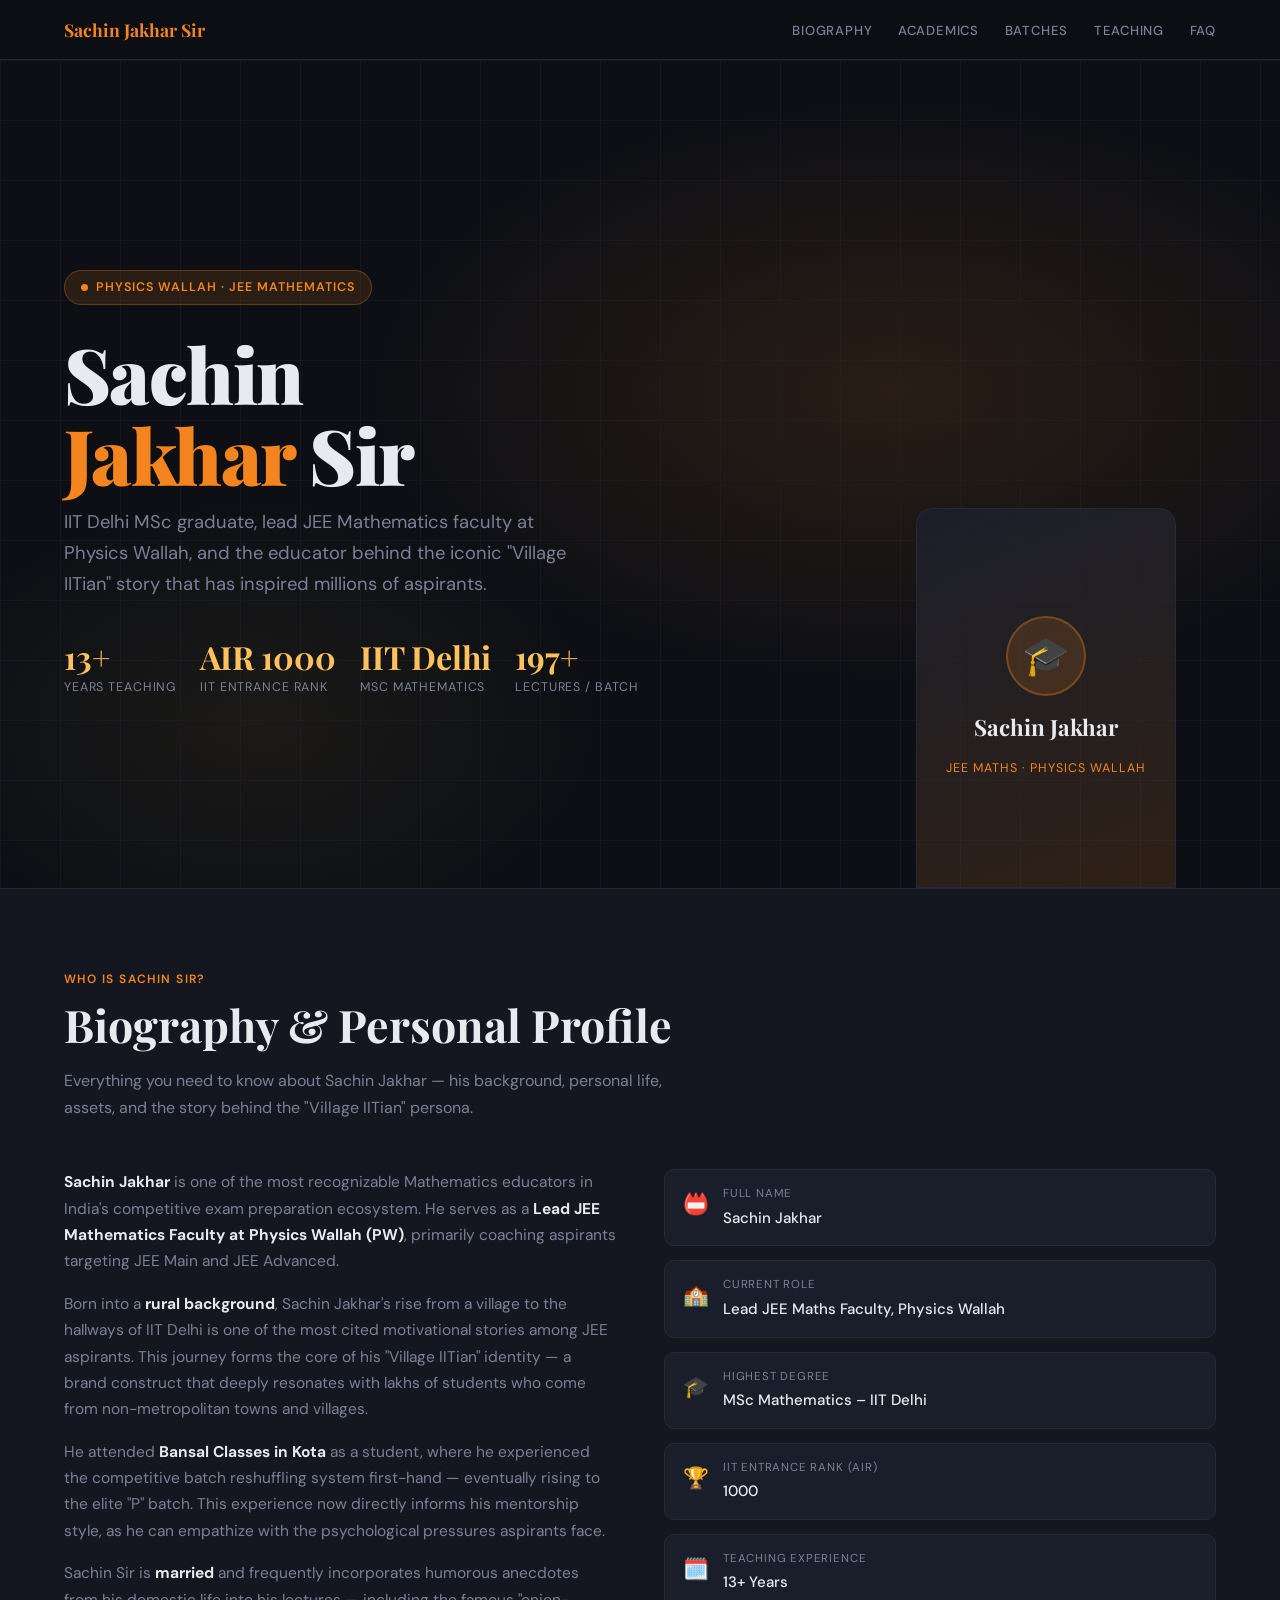
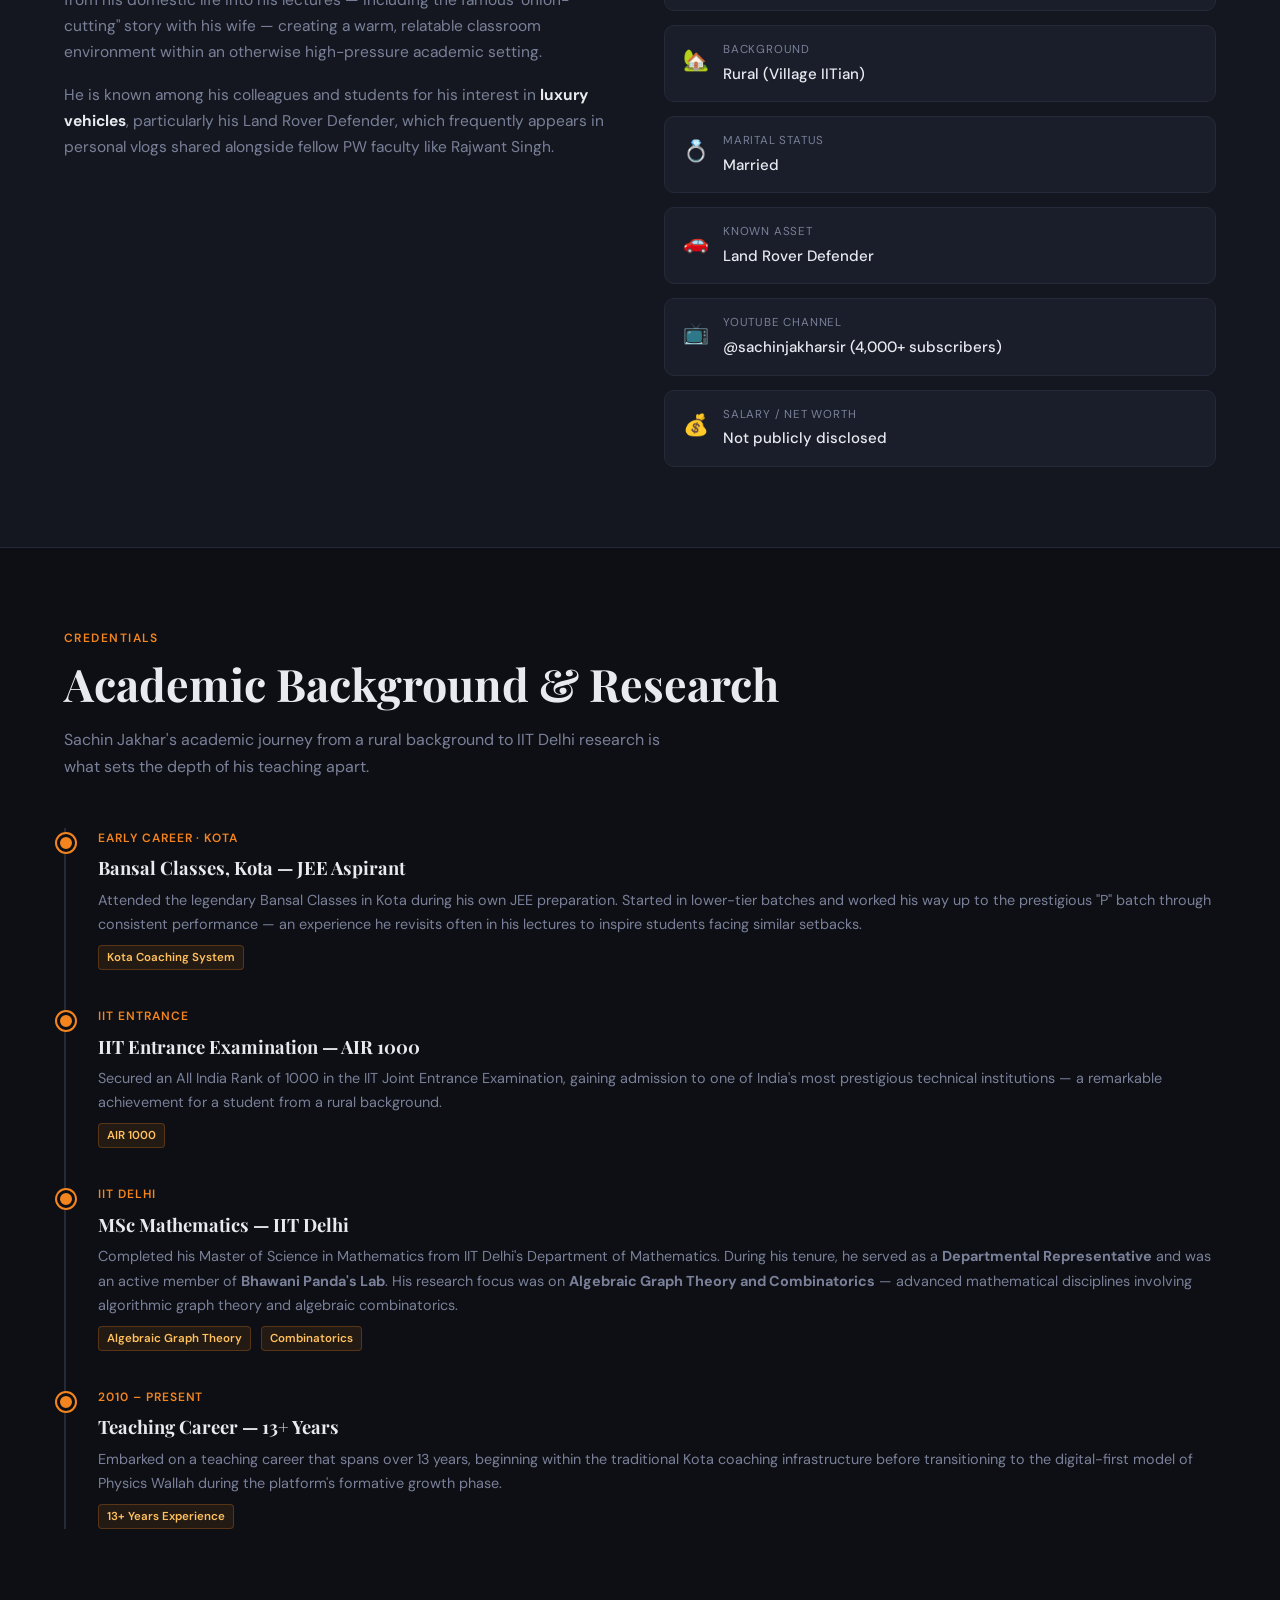
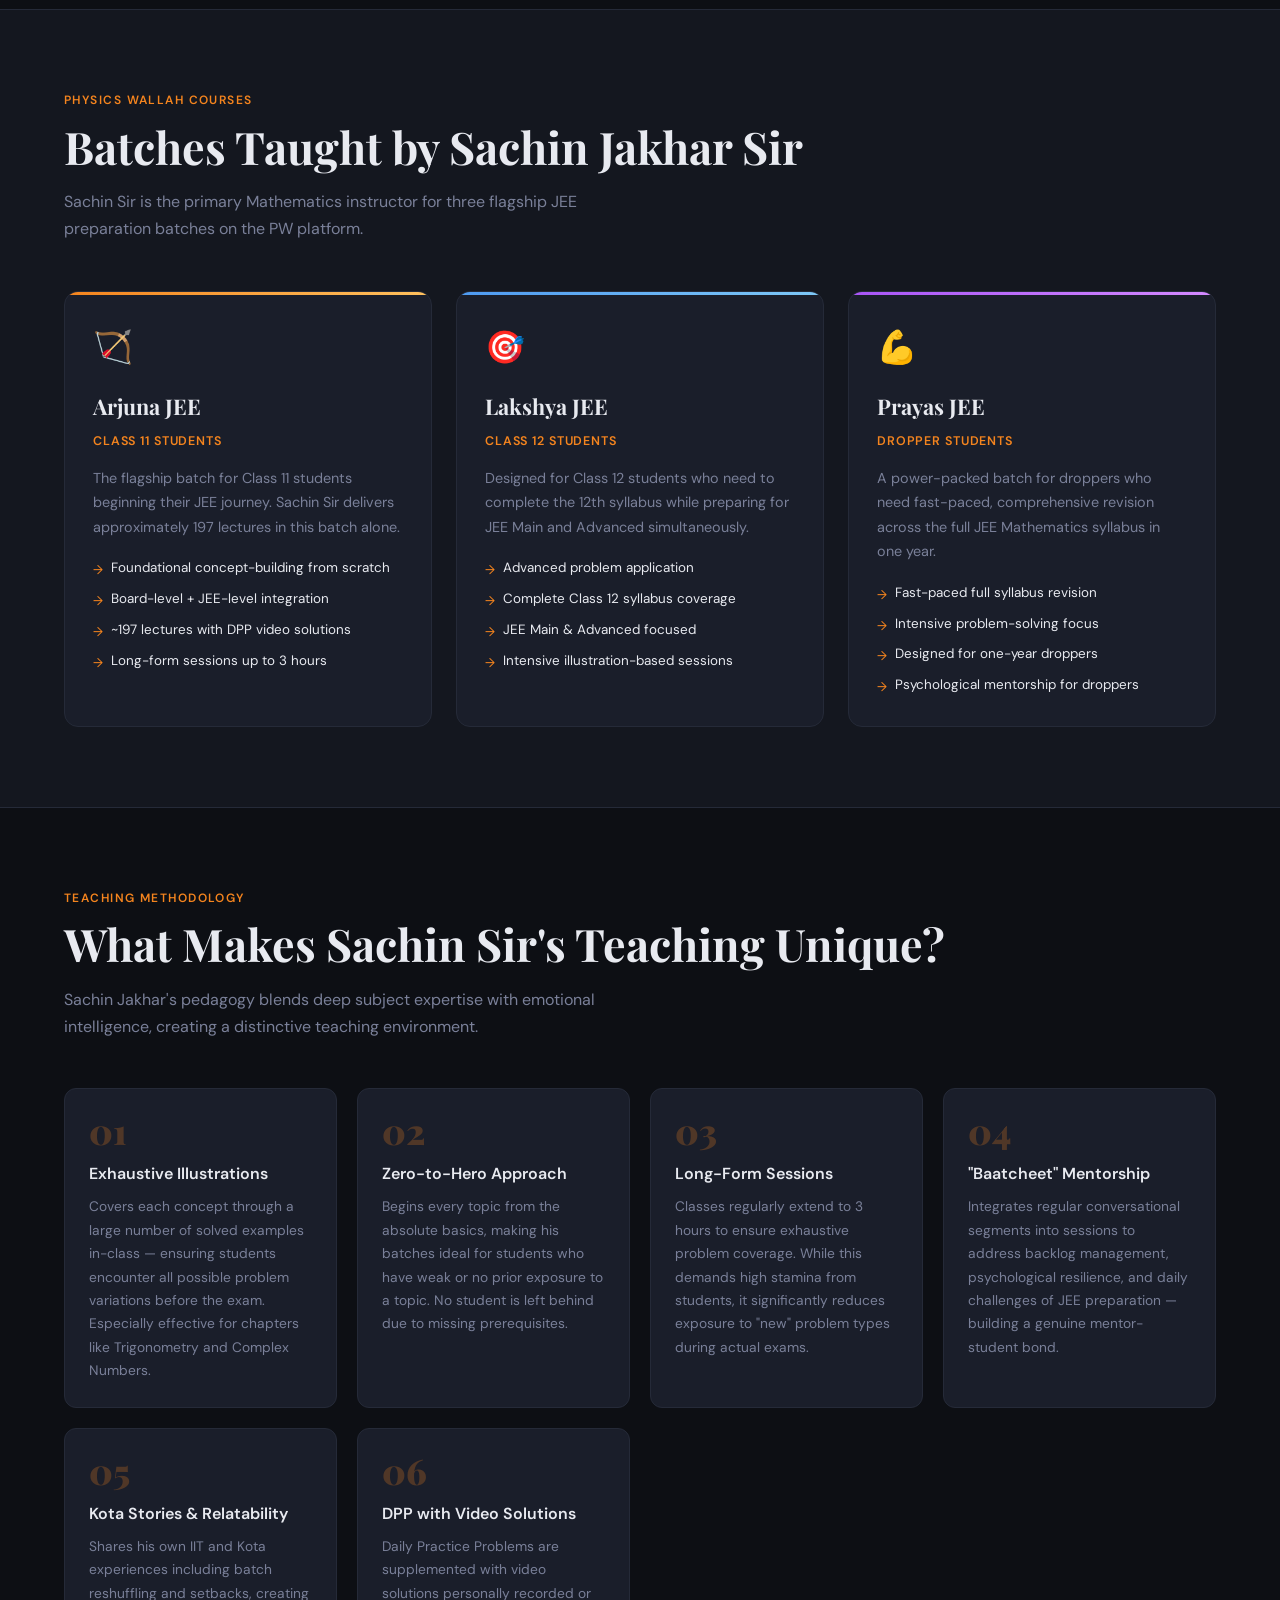
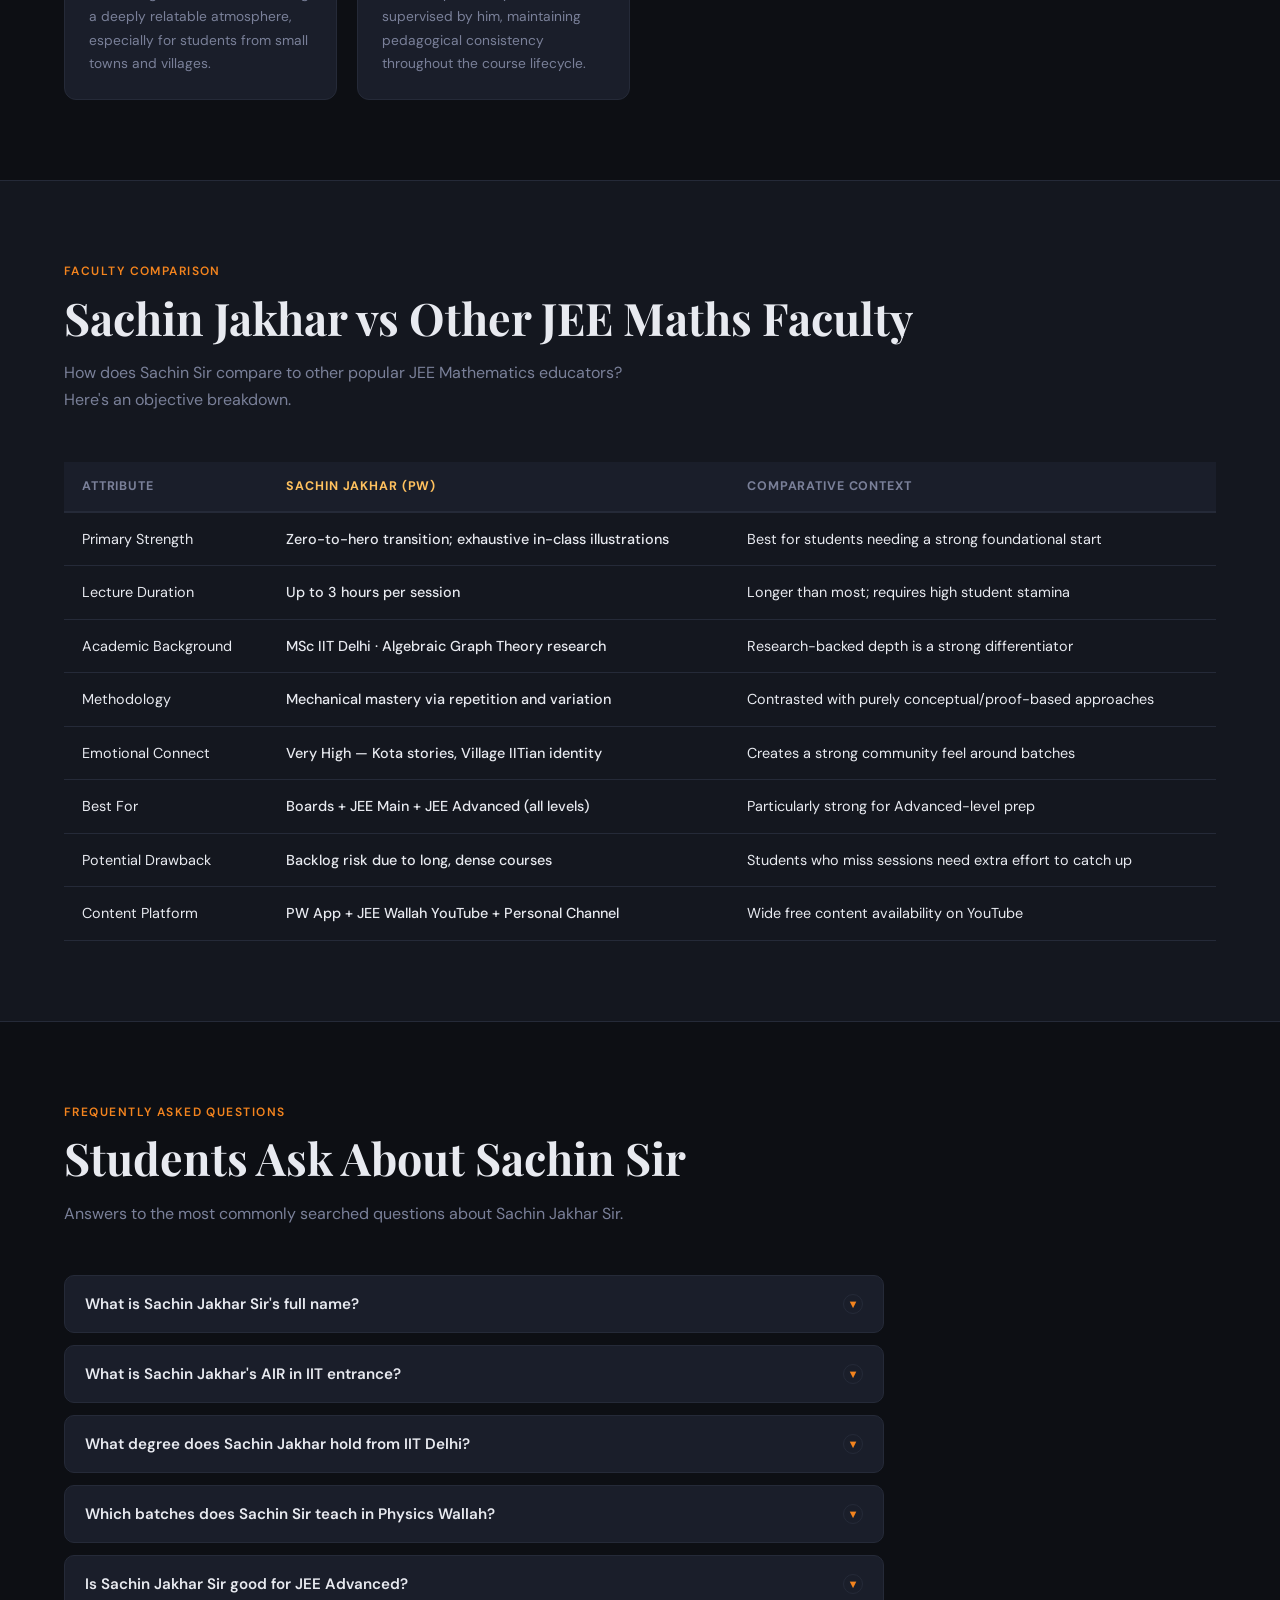
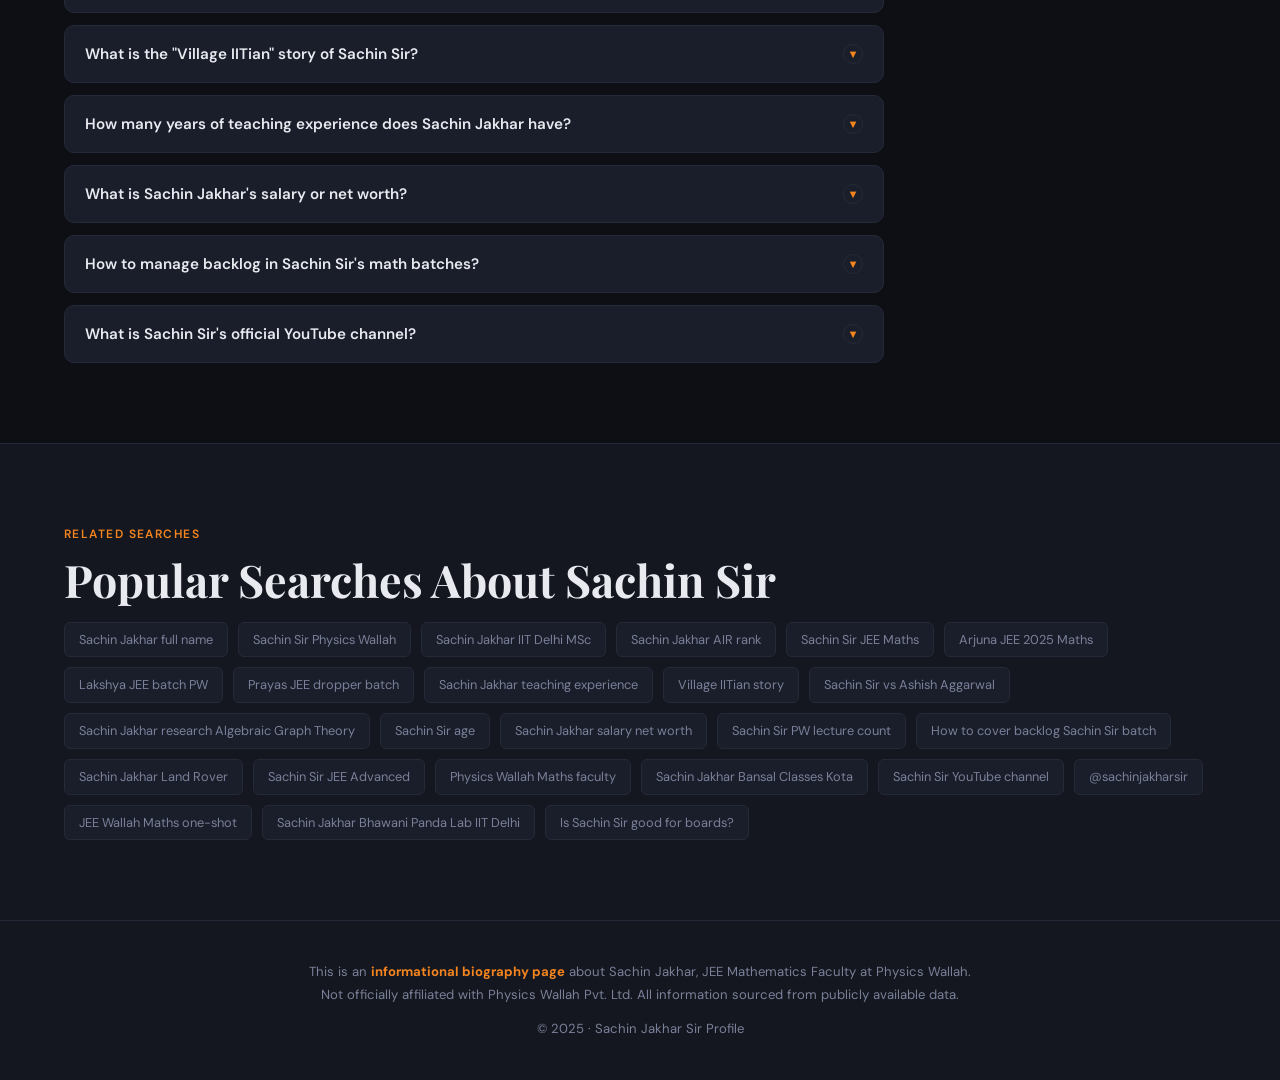
==== index.html @ 706bd85f "2" ====
<!DOCTYPE html>
<html lang="en">
<head>
  <meta charset="UTF-8" />
  <meta name="viewport" content="width=device-width, initial-scale=1.0" />

  <!-- ✅ SEO Meta Tags -->
  <title>Sachin Jakhar Sir – Physics Wallah JEE Maths Faculty | Full Profile, IIT Delhi, Batches & More</title>
  <meta name="description" content="Complete profile of Sachin Jakhar Sir, Lead JEE Mathematics Faculty at Physics Wallah (PW). Learn about his IIT Delhi MSc, AIR 1000, Arjuna/Lakshya/Prayas batches, teaching style, and 13+ years experience." />
  <meta name="keywords" content="Sachin Jakhar, Sachin Sir Physics Wallah, Sachin Jakhar PW, Sachin Sir JEE Maths, Sachin Jakhar IIT Delhi, PW Maths faculty, Arjuna JEE batch, Lakshya JEE, Prayas batch, Village IITian, Sachin Jakhar full name, Sachin Sir age, Sachin Jakhar teaching experience, Sachin Sir vs Ashish Aggarwal, JEE Mathematics PW" />
  <meta name="robots" content="index, follow" />
  <link rel="canonical" href="https://yourwebsite.com/sachin-jakhar-physics-wallah" />

  <!-- Open Graph -->
  <meta property="og:title" content="Sachin Jakhar Sir – Physics Wallah JEE Maths Faculty Profile" />
  <meta property="og:description" content="Complete biography of Sachin Jakhar, IIT Delhi MSc graduate and Lead JEE Mathematics teacher at Physics Wallah. AIR 1000, 13+ years experience, Arjuna/Lakshya/Prayas batches." />
  <meta property="og:type" content="profile" />
  <meta property="og:url" content="https://yourwebsite.com/sachin-jakhar-physics-wallah" />

  <!-- Structured Data: Person Schema -->
  <script type="application/ld+json">
  {
    "@context": "https://schema.org",
    "@type": "Person",
    "name": "Sachin Jakhar",
    "jobTitle": "Lead JEE Mathematics Faculty",
    "worksFor": {
      "@type": "Organization",
      "name": "Physics Wallah (PW)"
    },
    "alumniOf": [
      {
        "@type": "EducationalOrganization",
        "name": "IIT Delhi",
        "description": "MSc Mathematics – Algebraic Graph Theory & Combinatorics"
      },
      {
        "@type": "EducationalOrganization",
        "name": "Bansal Classes, Kota"
      }
    ],
    "description": "Sachin Jakhar is a lead JEE Mathematics educator at Physics Wallah with 13+ years of teaching experience. He holds an MSc from IIT Delhi and achieved AIR 1000 in IIT entrance.",
    "sameAs": ["https://www.youtube.com/@sachinjakharsir"]
  }
  </script>

  <!-- FAQ Structured Data -->
  <script type="application/ld+json">
  {
    "@context": "https://schema.org",
    "@type": "FAQPage",
    "mainEntity": [
      {
        "@type": "Question",
        "name": "What is Sachin Jakhar Sir's full name?",
        "acceptedAnswer": { "@type": "Answer", "text": "His full name is Sachin Jakhar. He is widely known as 'Sachin Sir' on the Physics Wallah platform." }
      },
      {
        "@type": "Question",
        "name": "What is Sachin Jakhar's IIT rank (AIR)?",
        "acceptedAnswer": { "@type": "Answer", "text": "Sachin Jakhar achieved an All India Rank (AIR) of 1000 in the IIT entrance examination." }
      },
      {
        "@type": "Question",
        "name": "What degree does Sachin Jakhar hold from IIT Delhi?",
        "acceptedAnswer": { "@type": "Answer", "text": "He completed an MSc in Mathematics from IIT Delhi, where his research focused on Algebraic Graph Theory and Combinatorics under Bhawani Panda's Lab." }
      },
      {
        "@type": "Question",
        "name": "Which batches does Sachin Jakhar teach in Physics Wallah?",
        "acceptedAnswer": { "@type": "Answer", "text": "Sachin Jakhar teaches in the Arjuna JEE (Class 11), Lakshya JEE (Class 12), and Prayas JEE (Dropper) batches on the Physics Wallah platform." }
      },
      {
        "@type": "Question",
        "name": "How many years of teaching experience does Sachin Jakhar have?",
        "acceptedAnswer": { "@type": "Answer", "text": "Sachin Jakhar has over 13 years of experience in JEE Mathematics coaching." }
      },
      {
        "@type": "Question",
        "name": "Is Sachin Sir good for JEE Advanced level mathematics?",
        "acceptedAnswer": { "@type": "Answer", "text": "Yes. Sachin Jakhar's deep background in IIT-level research and his exhaustive illustration-based teaching makes him highly suitable for JEE Advanced preparation." }
      },
      {
        "@type": "Question",
        "name": "What is the Village IITian story of Sachin Jakhar?",
        "acceptedAnswer": { "@type": "Answer", "text": "Sachin Jakhar comes from a rural background and cracked IIT to complete his MSc from IIT Delhi, earning him the 'Village IITian' identity that resonates with aspirants from non-metro areas." }
      }
    ]
  }
  </script>

  <link rel="preconnect" href="https://fonts.googleapis.com" />
  <link href="https://fonts.googleapis.com/css2?family=Playfair+Display:wght@400;700;900&family=DM+Sans:wght@300;400;500;600&display=swap" rel="stylesheet" />

  <style>
    :root {
      --bg:        #0d0f14;
      --surface:   #14171f;
      --card:      #1a1e2a;
      --border:    #252a38;
      --accent:    #f4841e;
      --accent2:   #ffc15e;
      --text:      #e8eaf0;
      --muted:     #7a8099;
      --gold:      #d4a843;
      --serif:     'Playfair Display', Georgia, serif;
      --sans:      'DM Sans', sans-serif;
    }

    *, *::before, *::after { box-sizing: border-box; margin: 0; padding: 0; }

    html { scroll-behavior: smooth; }

    body {
      background: var(--bg);
      color: var(--text);
      font-family: var(--sans);
      font-size: 16px;
      line-height: 1.7;
      overflow-x: hidden;
    }

    /* ── NAV ── */
    nav {
      position: sticky; top: 0; z-index: 100;
      background: rgba(13,15,20,0.92);
      backdrop-filter: blur(12px);
      border-bottom: 1px solid var(--border);
      padding: 0 5%;
      display: flex; align-items: center; justify-content: space-between;
      height: 60px;
    }
    .nav-brand {
      font-family: var(--serif);
      font-size: 1.1rem;
      color: var(--accent);
      text-decoration: none;
      font-weight: 700;
    }
    .nav-links { display: flex; gap: 1.6rem; list-style: none; }
    .nav-links a {
      color: var(--muted); font-size: 0.82rem; text-decoration: none;
      letter-spacing: 0.06em; text-transform: uppercase; font-weight: 500;
      transition: color .2s;
    }
    .nav-links a:hover { color: var(--accent); }

    /* ── HERO ── */
    .hero {
      position: relative;
      min-height: 92vh;
      display: flex; align-items: center;
      padding: 80px 5% 60px;
      overflow: hidden;
    }
    .hero-bg {
      position: absolute; inset: 0; z-index: 0;
      background:
        radial-gradient(ellipse 70% 60% at 70% 40%, rgba(244,132,30,0.12) 0%, transparent 60%),
        radial-gradient(ellipse 50% 50% at 20% 80%, rgba(212,168,67,0.07) 0%, transparent 55%),
        var(--bg);
    }
    .hero-grid {
      position: absolute; inset: 0; z-index: 0;
      background-image: linear-gradient(var(--border) 1px, transparent 1px),
                        linear-gradient(90deg, var(--border) 1px, transparent 1px);
      background-size: 60px 60px;
      opacity: 0.3;
    }
    .hero-content {
      position: relative; z-index: 1;
      max-width: 700px;
    }
    .hero-badge {
      display: inline-flex; align-items: center; gap: 8px;
      background: rgba(244,132,30,0.12);
      border: 1px solid rgba(244,132,30,0.3);
      border-radius: 50px;
      padding: 6px 16px;
      font-size: 0.78rem;
      color: var(--accent);
      letter-spacing: 0.08em;
      text-transform: uppercase;
      font-weight: 600;
      margin-bottom: 28px;
    }
    .hero-badge::before {
      content: '';
      width: 7px; height: 7px;
      background: var(--accent);
      border-radius: 50%;
      animation: pulse 1.8s infinite;
    }
    @keyframes pulse {
      0%,100% { opacity:1; transform:scale(1); }
      50% { opacity:0.4; transform:scale(1.4); }
    }
    .hero h1 {
      font-family: var(--serif);
      font-size: clamp(2.8rem, 6vw, 5rem);
      font-weight: 900;
      line-height: 1.05;
      letter-spacing: -0.02em;
      margin-bottom: 12px;
    }
    .hero h1 em {
      font-style: normal;
      color: var(--accent);
    }
    .hero-subtitle {
      font-size: 1.15rem;
      color: var(--muted);
      margin-bottom: 32px;
      max-width: 520px;
    }
    .hero-stats {
      display: flex; flex-wrap: wrap; gap: 24px;
      margin-top: 40px;
    }
    .hstat {
      display: flex; flex-direction: column;
    }
    .hstat-val {
      font-family: var(--serif);
      font-size: 2rem;
      font-weight: 700;
      color: var(--accent2);
      line-height: 1;
    }
    .hstat-label {
      font-size: 0.78rem;
      color: var(--muted);
      text-transform: uppercase;
      letter-spacing: 0.07em;
      margin-top: 4px;
    }
    .hero-avatar {
      position: absolute; right: 5%; bottom: 0; z-index: 1;
      width: 340px; height: 420px;
      display: flex; align-items: flex-end; justify-content: center;
    }
    .avatar-placeholder {
      width: 260px; height: 380px;
      background: linear-gradient(160deg, var(--card) 0%, rgba(244,132,30,0.15) 100%);
      border: 1px solid var(--border);
      border-radius: 16px 16px 0 0;
      display: flex; flex-direction: column;
      align-items: center; justify-content: center;
      gap: 12px;
    }
    .avatar-icon {
      width: 80px; height: 80px;
      border-radius: 50%;
      background: rgba(244,132,30,0.15);
      border: 2px solid rgba(244,132,30,0.3);
      display: flex; align-items: center; justify-content: center;
      font-size: 2.4rem;
    }
    .avatar-name {
      font-family: var(--serif);
      font-size: 1.4rem;
      font-weight: 700;
      color: var(--text);
      text-align: center;
    }
    .avatar-role {
      font-size: 0.78rem;
      color: var(--accent);
      text-transform: uppercase;
      letter-spacing: 0.08em;
      text-align: center;
    }

    /* ── SECTION BASE ── */
    section { padding: 80px 5%; }
    .section-label {
      font-size: 0.75rem;
      letter-spacing: 0.12em;
      text-transform: uppercase;
      color: var(--accent);
      font-weight: 600;
      margin-bottom: 10px;
    }
    .section-title {
      font-family: var(--serif);
      font-size: clamp(1.8rem, 3.5vw, 2.8rem);
      font-weight: 700;
      line-height: 1.15;
      margin-bottom: 16px;
    }
    .section-desc {
      color: var(--muted);
      max-width: 600px;
      margin-bottom: 48px;
    }
    .divider {
      border: none;
      border-top: 1px solid var(--border);
    }

    /* ── BIO ── */
    #bio { background: var(--surface); }
    .bio-grid {
      display: grid;
      grid-template-columns: 1fr 1fr;
      gap: 48px;
      align-items: start;
    }
    .bio-text p { color: var(--muted); margin-bottom: 16px; font-size: 0.97rem; }
    .bio-text p strong { color: var(--text); }
    .bio-facts {
      display: flex; flex-direction: column; gap: 14px;
    }
    .bio-fact {
      display: flex; gap: 14px; align-items: flex-start;
      background: var(--card);
      border: 1px solid var(--border);
      border-radius: 10px;
      padding: 14px 18px;
      transition: border-color .2s;
    }
    .bio-fact:hover { border-color: rgba(244,132,30,0.35); }
    .bio-fact-icon {
      font-size: 1.3rem;
      flex-shrink: 0;
      margin-top: 2px;
    }
    .bio-fact-label {
      font-size: 0.72rem;
      text-transform: uppercase;
      letter-spacing: 0.07em;
      color: var(--muted);
      margin-bottom: 2px;
    }
    .bio-fact-val {
      font-size: 0.94rem;
      color: var(--text);
      font-weight: 500;
    }

    /* ── ACADEMICS ── */
    #academics {}
    .timeline {
      position: relative;
      padding-left: 32px;
      border-left: 2px solid var(--border);
      display: flex; flex-direction: column; gap: 36px;
    }
    .tl-item { position: relative; }
    .tl-dot {
      position: absolute;
      left: -41px; top: 6px;
      width: 18px; height: 18px;
      border-radius: 50%;
      background: var(--accent);
      border: 3px solid var(--bg);
      box-shadow: 0 0 0 2px var(--accent);
    }
    .tl-year {
      font-size: 0.75rem;
      color: var(--accent);
      letter-spacing: 0.08em;
      text-transform: uppercase;
      font-weight: 600;
      margin-bottom: 4px;
    }
    .tl-title {
      font-family: var(--serif);
      font-size: 1.15rem;
      font-weight: 700;
      margin-bottom: 4px;
    }
    .tl-desc { color: var(--muted); font-size: 0.9rem; }
    .tl-tag {
      display: inline-block;
      background: rgba(244,132,30,0.1);
      border: 1px solid rgba(244,132,30,0.25);
      color: var(--accent2);
      font-size: 0.72rem;
      border-radius: 4px;
      padding: 2px 8px;
      margin-top: 8px;
      font-weight: 600;
    }

    /* ── BATCHES ── */
    #batches { background: var(--surface); }
    .batches-grid {
      display: grid;
      grid-template-columns: repeat(auto-fit, minmax(260px, 1fr));
      gap: 24px;
    }
    .batch-card {
      background: var(--card);
      border: 1px solid var(--border);
      border-radius: 14px;
      padding: 28px;
      transition: transform .25s, border-color .25s, box-shadow .25s;
      position: relative;
      overflow: hidden;
    }
    .batch-card::before {
      content: '';
      position: absolute; top: 0; left: 0; right: 0;
      height: 3px;
    }
    .batch-card.arjuna::before { background: linear-gradient(90deg, #f4841e, #ffc15e); }
    .batch-card.lakshya::before { background: linear-gradient(90deg, #4e9af1, #7ec8f7); }
    .batch-card.prayas::before  { background: linear-gradient(90deg, #a855f7, #d48aff); }
    .batch-card:hover {
      transform: translateY(-4px);
      border-color: rgba(244,132,30,0.3);
      box-shadow: 0 12px 40px rgba(0,0,0,0.3);
    }
    .batch-emoji { font-size: 2rem; margin-bottom: 14px; }
    .batch-name {
      font-family: var(--serif);
      font-size: 1.35rem;
      font-weight: 700;
      margin-bottom: 6px;
    }
    .batch-target {
      font-size: 0.78rem;
      text-transform: uppercase;
      letter-spacing: 0.07em;
      color: var(--accent);
      font-weight: 600;
      margin-bottom: 14px;
    }
    .batch-desc { color: var(--muted); font-size: 0.9rem; margin-bottom: 18px; }
    .batch-highlights { list-style: none; display: flex; flex-direction: column; gap: 7px; }
    .batch-highlights li {
      font-size: 0.84rem;
      color: var(--text);
      display: flex; align-items: flex-start; gap: 8px;
    }
    .batch-highlights li::before {
      content: '→';
      color: var(--accent);
      flex-shrink: 0;
      font-size: 0.8rem;
      margin-top: 2px;
    }

    /* ── PEDAGOGY ── */
    #pedagogy {}
    .ped-grid {
      display: grid;
      grid-template-columns: repeat(auto-fit, minmax(220px, 1fr));
      gap: 20px;
    }
    .ped-card {
      background: var(--card);
      border: 1px solid var(--border);
      border-radius: 12px;
      padding: 24px;
      transition: border-color .2s;
    }
    .ped-card:hover { border-color: rgba(244,132,30,0.35); }
    .ped-number {
      font-family: var(--serif);
      font-size: 2.2rem;
      font-weight: 900;
      color: rgba(244,132,30,0.25);
      line-height: 1;
      margin-bottom: 12px;
    }
    .ped-title {
      font-weight: 600;
      font-size: 1rem;
      margin-bottom: 8px;
      color: var(--text);
    }
    .ped-desc { color: var(--muted); font-size: 0.86rem; }

    /* ── COMPARISON ── */
    #comparison { background: var(--surface); }
    .compare-table {
      width: 100%;
      border-collapse: collapse;
      font-size: 0.9rem;
    }
    .compare-table th {
      text-align: left;
      padding: 14px 18px;
      background: var(--card);
      color: var(--muted);
      font-size: 0.78rem;
      letter-spacing: 0.07em;
      text-transform: uppercase;
      border-bottom: 2px solid var(--border);
    }
    .compare-table th:nth-child(2) { color: var(--accent2); }
    .compare-table td {
      padding: 14px 18px;
      border-bottom: 1px solid var(--border);
      color: var(--text);
      vertical-align: top;
    }
    .compare-table tr:hover td { background: rgba(255,255,255,0.02); }
    .highlight-cell { color: var(--accent2); font-weight: 500; }

    /* ── FAQ ── */
    #faq {}
    .faq-list { max-width: 820px; display: flex; flex-direction: column; gap: 12px; }
    .faq-item {
      background: var(--card);
      border: 1px solid var(--border);
      border-radius: 10px;
      overflow: hidden;
      transition: border-color .2s;
    }
    .faq-item:hover { border-color: rgba(244,132,30,0.3); }
    .faq-q {
      width: 100%;
      background: none;
      border: none;
      color: var(--text);
      text-align: left;
      padding: 18px 20px;
      font-family: var(--sans);
      font-size: 0.95rem;
      font-weight: 600;
      cursor: pointer;
      display: flex; justify-content: space-between; align-items: center;
      gap: 12px;
    }
    .faq-q:hover { color: var(--accent2); }
    .faq-chevron {
      flex-shrink: 0;
      width: 20px; height: 20px;
      border-radius: 50%;
      border: 1px solid var(--border);
      display: flex; align-items: center; justify-content: center;
      font-size: 0.7rem;
      transition: transform .25s;
      color: var(--accent);
    }
    .faq-item.open .faq-chevron { transform: rotate(180deg); }
    .faq-a {
      max-height: 0;
      overflow: hidden;
      transition: max-height .3s ease;
    }
    .faq-item.open .faq-a { max-height: 300px; }
    .faq-a-inner {
      padding: 0 20px 18px;
      color: var(--muted);
      font-size: 0.9rem;
      line-height: 1.8;
      border-top: 1px solid var(--border);
      padding-top: 16px;
    }

    /* ── SEARCH TAGS (SEO section) ── */
    #searches { background: var(--surface); }
    .tag-cloud {
      display: flex; flex-wrap: wrap; gap: 10px;
    }
    .s-tag {
      background: var(--card);
      border: 1px solid var(--border);
      border-radius: 6px;
      padding: 6px 14px;
      font-size: 0.8rem;
      color: var(--muted);
      transition: all .2s;
      cursor: default;
    }
    .s-tag:hover {
      border-color: rgba(244,132,30,0.4);
      color: var(--text);
      background: rgba(244,132,30,0.06);
    }

    /* ── FOOTER ── */
    footer {
      background: var(--surface);
      border-top: 1px solid var(--border);
      padding: 40px 5%;
      text-align: center;
      color: var(--muted);
      font-size: 0.82rem;
    }
    footer strong { color: var(--accent); }

    /* ── SCROLL REVEAL ── */
    .reveal { opacity: 0; transform: translateY(24px); transition: opacity .55s ease, transform .55s ease; }
    .reveal.visible { opacity: 1; transform: none; }

    /* ── RESPONSIVE ── */
    @media (max-width: 768px) {
      .hero-avatar { display: none; }
      .bio-grid { grid-template-columns: 1fr; }
      .compare-table { font-size: 0.8rem; }
      .compare-table th, .compare-table td { padding: 10px 12px; }
      nav .nav-links { display: none; }
    }
  </style>
</head>
<body>

<!-- NAV -->
<nav>
  <a class="nav-brand" href="#">Sachin Jakhar Sir</a>
  <ul class="nav-links">
    <li><a href="#bio">Biography</a></li>
    <li><a href="#academics">Academics</a></li>
    <li><a href="#batches">Batches</a></li>
    <li><a href="#pedagogy">Teaching</a></li>
    <li><a href="#faq">FAQ</a></li>
  </ul>
</nav>

<!-- HERO -->
<header class="hero">
  <div class="hero-bg"></div>
  <div class="hero-grid"></div>

  <div class="hero-content reveal">
    <div class="hero-badge">Physics Wallah · JEE Mathematics</div>
    <h1>Sachin<br /><em>Jakhar</em> Sir</h1>
    <p class="hero-subtitle">
      IIT Delhi MSc graduate, lead JEE Mathematics faculty at Physics Wallah, and the educator behind the iconic "Village IITian" story that has inspired millions of aspirants.
    </p>
    <div class="hero-stats">
      <div class="hstat"><span class="hstat-val">13+</span><span class="hstat-label">Years Teaching</span></div>
      <div class="hstat"><span class="hstat-val">AIR 1000</span><span class="hstat-label">IIT Entrance Rank</span></div>
      <div class="hstat"><span class="hstat-val">IIT Delhi</span><span class="hstat-label">MSc Mathematics</span></div>
      <div class="hstat"><span class="hstat-val">197+</span><span class="hstat-label">Lectures / Batch</span></div>
    </div>
  </div>

  <div class="hero-avatar">
    <div class="avatar-placeholder">
      <div class="avatar-icon">🎓</div>
      <div class="avatar-name">Sachin Jakhar</div>
      <div class="avatar-role">JEE Maths · Physics Wallah</div>
    </div>
  </div>
</header>

<hr class="divider" />

<!-- BIOGRAPHY -->
<section id="bio">
  <div class="reveal">
    <div class="section-label">Who is Sachin Sir?</div>
    <h2 class="section-title">Biography &amp; Personal Profile</h2>
    <p class="section-desc">Everything you need to know about Sachin Jakhar — his background, personal life, assets, and the story behind the "Village IITian" persona.</p>
  </div>

  <div class="bio-grid">
    <div class="bio-text reveal">
      <p>
        <strong>Sachin Jakhar</strong> is one of the most recognizable Mathematics educators in India's competitive exam preparation ecosystem. He serves as a <strong>Lead JEE Mathematics Faculty at Physics Wallah (PW)</strong>, primarily coaching aspirants targeting JEE Main and JEE Advanced.
      </p>
      <p>
        Born into a <strong>rural background</strong>, Sachin Jakhar's rise from a village to the hallways of IIT Delhi is one of the most cited motivational stories among JEE aspirants. This journey forms the core of his "Village IITian" identity — a brand construct that deeply resonates with lakhs of students who come from non-metropolitan towns and villages.
      </p>
      <p>
        He attended <strong>Bansal Classes in Kota</strong> as a student, where he experienced the competitive batch reshuffling system first-hand — eventually rising to the elite "P" batch. This experience now directly informs his mentorship style, as he can empathize with the psychological pressures aspirants face.
      </p>
      <p>
        Sachin Sir is <strong>married</strong> and frequently incorporates humorous anecdotes from his domestic life into his lectures — including the famous "onion-cutting" story with his wife — creating a warm, relatable classroom environment within an otherwise high-pressure academic setting.
      </p>
      <p>
        He is known among his colleagues and students for his interest in <strong>luxury vehicles</strong>, particularly his Land Rover Defender, which frequently appears in personal vlogs shared alongside fellow PW faculty like Rajwant Singh.
      </p>
    </div>

    <div class="bio-facts reveal">
      <div class="bio-fact"><div class="bio-fact-icon">📛</div><div><div class="bio-fact-label">Full Name</div><div class="bio-fact-val">Sachin Jakhar</div></div></div>
      <div class="bio-fact"><div class="bio-fact-icon">🏫</div><div><div class="bio-fact-label">Current Role</div><div class="bio-fact-val">Lead JEE Maths Faculty, Physics Wallah</div></div></div>
      <div class="bio-fact"><div class="bio-fact-icon">🎓</div><div><div class="bio-fact-label">Highest Degree</div><div class="bio-fact-val">MSc Mathematics – IIT Delhi</div></div></div>
      <div class="bio-fact"><div class="bio-fact-icon">🏆</div><div><div class="bio-fact-label">IIT Entrance Rank (AIR)</div><div class="bio-fact-val">1000</div></div></div>
      <div class="bio-fact"><div class="bio-fact-icon">🗓️</div><div><div class="bio-fact-label">Teaching Experience</div><div class="bio-fact-val">13+ Years</div></div></div>
      <div class="bio-fact"><div class="bio-fact-icon">🏡</div><div><div class="bio-fact-label">Background</div><div class="bio-fact-val">Rural (Village IITian)</div></div></div>
      <div class="bio-fact"><div class="bio-fact-icon">💍</div><div><div class="bio-fact-label">Marital Status</div><div class="bio-fact-val">Married</div></div></div>
      <div class="bio-fact"><div class="bio-fact-icon">🚗</div><div><div class="bio-fact-label">Known Asset</div><div class="bio-fact-val">Land Rover Defender</div></div></div>
      <div class="bio-fact"><div class="bio-fact-icon">📺</div><div><div class="bio-fact-label">YouTube Channel</div><div class="bio-fact-val">@sachinjakharsir (4,000+ subscribers)</div></div></div>
      <div class="bio-fact"><div class="bio-fact-icon">💰</div><div><div class="bio-fact-label">Salary / Net Worth</div><div class="bio-fact-val">Not publicly disclosed</div></div></div>
    </div>
  </div>
</section>

<hr class="divider" />

<!-- ACADEMICS -->
<section id="academics">
  <div class="reveal">
    <div class="section-label">Credentials</div>
    <h2 class="section-title">Academic Background &amp; Research</h2>
    <p class="section-desc">Sachin Jakhar's academic journey from a rural background to IIT Delhi research is what sets the depth of his teaching apart.</p>
  </div>

  <div class="timeline reveal">
    <div class="tl-item">
      <div class="tl-dot"></div>
      <div class="tl-year">Early Career · Kota</div>
      <h3 class="tl-title">Bansal Classes, Kota — JEE Aspirant</h3>
      <p class="tl-desc">Attended the legendary Bansal Classes in Kota during his own JEE preparation. Started in lower-tier batches and worked his way up to the prestigious "P" batch through consistent performance — an experience he revisits often in his lectures to inspire students facing similar setbacks.</p>
      <span class="tl-tag">Kota Coaching System</span>
    </div>

    <div class="tl-item">
      <div class="tl-dot"></div>
      <div class="tl-year">IIT Entrance</div>
      <h3 class="tl-title">IIT Entrance Examination — AIR 1000</h3>
      <p class="tl-desc">Secured an All India Rank of 1000 in the IIT Joint Entrance Examination, gaining admission to one of India's most prestigious technical institutions — a remarkable achievement for a student from a rural background.</p>
      <span class="tl-tag">AIR 1000</span>
    </div>

    <div class="tl-item">
      <div class="tl-dot"></div>
      <div class="tl-year">IIT Delhi</div>
      <h3 class="tl-title">MSc Mathematics — IIT Delhi</h3>
      <p class="tl-desc">Completed his Master of Science in Mathematics from IIT Delhi's Department of Mathematics. During his tenure, he served as a <strong>Departmental Representative</strong> and was an active member of <strong>Bhawani Panda's Lab</strong>. His research focus was on <strong>Algebraic Graph Theory and Combinatorics</strong> — advanced mathematical disciplines involving algorithmic graph theory and algebraic combinatorics.</p>
      <span class="tl-tag">Algebraic Graph Theory</span>
      <span class="tl-tag" style="margin-left:6px;">Combinatorics</span>
    </div>

    <div class="tl-item">
      <div class="tl-dot"></div>
      <div class="tl-year">2010 – Present</div>
      <h3 class="tl-title">Teaching Career — 13+ Years</h3>
      <p class="tl-desc">Embarked on a teaching career that spans over 13 years, beginning within the traditional Kota coaching infrastructure before transitioning to the digital-first model of Physics Wallah during the platform's formative growth phase.</p>
      <span class="tl-tag">13+ Years Experience</span>
    </div>
  </div>
</section>

<hr class="divider" />

<!-- BATCHES -->
<section id="batches">
  <div class="reveal">
    <div class="section-label">Physics Wallah Courses</div>
    <h2 class="section-title">Batches Taught by Sachin Jakhar Sir</h2>
    <p class="section-desc">Sachin Sir is the primary Mathematics instructor for three flagship JEE preparation batches on the PW platform.</p>
  </div>

  <div class="batches-grid">
    <div class="batch-card arjuna reveal">
      <div class="batch-emoji">🏹</div>
      <div class="batch-name">Arjuna JEE</div>
      <div class="batch-target">Class 11 Students</div>
      <p class="batch-desc">The flagship batch for Class 11 students beginning their JEE journey. Sachin Sir delivers approximately 197 lectures in this batch alone.</p>
      <ul class="batch-highlights">
        <li>Foundational concept-building from scratch</li>
        <li>Board-level + JEE-level integration</li>
        <li>~197 lectures with DPP video solutions</li>
        <li>Long-form sessions up to 3 hours</li>
      </ul>
    </div>

    <div class="batch-card lakshya reveal">
      <div class="batch-emoji">🎯</div>
      <div class="batch-name">Lakshya JEE</div>
      <div class="batch-target">Class 12 Students</div>
      <p class="batch-desc">Designed for Class 12 students who need to complete the 12th syllabus while preparing for JEE Main and Advanced simultaneously.</p>
      <ul class="batch-highlights">
        <li>Advanced problem application</li>
        <li>Complete Class 12 syllabus coverage</li>
        <li>JEE Main &amp; Advanced focused</li>
        <li>Intensive illustration-based sessions</li>
      </ul>
    </div>

    <div class="batch-card prayas reveal">
      <div class="batch-emoji">💪</div>
      <div class="batch-name">Prayas JEE</div>
      <div class="batch-target">Dropper Students</div>
      <p class="batch-desc">A power-packed batch for droppers who need fast-paced, comprehensive revision across the full JEE Mathematics syllabus in one year.</p>
      <ul class="batch-highlights">
        <li>Fast-paced full syllabus revision</li>
        <li>Intensive problem-solving focus</li>
        <li>Designed for one-year droppers</li>
        <li>Psychological mentorship for droppers</li>
      </ul>
    </div>
  </div>
</section>

<hr class="divider" />

<!-- PEDAGOGY -->
<section id="pedagogy">
  <div class="reveal">
    <div class="section-label">Teaching Methodology</div>
    <h2 class="section-title">What Makes Sachin Sir's Teaching Unique?</h2>
    <p class="section-desc">Sachin Jakhar's pedagogy blends deep subject expertise with emotional intelligence, creating a distinctive teaching environment.</p>
  </div>

  <div class="ped-grid">
    <div class="ped-card reveal">
      <div class="ped-number">01</div>
      <div class="ped-title">Exhaustive Illustrations</div>
      <p class="ped-desc">Covers each concept through a large number of solved examples in-class — ensuring students encounter all possible problem variations before the exam. Especially effective for chapters like Trigonometry and Complex Numbers.</p>
    </div>
    <div class="ped-card reveal">
      <div class="ped-number">02</div>
      <div class="ped-title">Zero-to-Hero Approach</div>
      <p class="ped-desc">Begins every topic from the absolute basics, making his batches ideal for students who have weak or no prior exposure to a topic. No student is left behind due to missing prerequisites.</p>
    </div>
    <div class="ped-card reveal">
      <div class="ped-number">03</div>
      <div class="ped-title">Long-Form Sessions</div>
      <p class="ped-desc">Classes regularly extend to 3 hours to ensure exhaustive problem coverage. While this demands high stamina from students, it significantly reduces exposure to "new" problem types during actual exams.</p>
    </div>
    <div class="ped-card reveal">
      <div class="ped-number">04</div>
      <div class="ped-title">"Baatcheet" Mentorship</div>
      <p class="ped-desc">Integrates regular conversational segments into sessions to address backlog management, psychological resilience, and daily challenges of JEE preparation — building a genuine mentor-student bond.</p>
    </div>
    <div class="ped-card reveal">
      <div class="ped-number">05</div>
      <div class="ped-title">Kota Stories &amp; Relatability</div>
      <p class="ped-desc">Shares his own IIT and Kota experiences including batch reshuffling and setbacks, creating a deeply relatable atmosphere, especially for students from small towns and villages.</p>
    </div>
    <div class="ped-card reveal">
      <div class="ped-number">06</div>
      <div class="ped-title">DPP with Video Solutions</div>
      <p class="ped-desc">Daily Practice Problems are supplemented with video solutions personally recorded or supervised by him, maintaining pedagogical consistency throughout the course lifecycle.</p>
    </div>
  </div>
</section>

<hr class="divider" />

<!-- COMPARISON -->
<section id="comparison">
  <div class="reveal">
    <div class="section-label">Faculty Comparison</div>
    <h2 class="section-title">Sachin Jakhar vs Other JEE Maths Faculty</h2>
    <p class="section-desc">How does Sachin Sir compare to other popular JEE Mathematics educators? Here's an objective breakdown.</p>
  </div>

  <div class="reveal" style="overflow-x:auto;">
    <table class="compare-table">
      <thead>
        <tr>
          <th>Attribute</th>
          <th>Sachin Jakhar (PW)</th>
          <th>Comparative Context</th>
        </tr>
      </thead>
      <tbody>
        <tr><td>Primary Strength</td><td class="highlight-cell">Zero-to-hero transition; exhaustive in-class illustrations</td><td>Best for students needing a strong foundational start</td></tr>
        <tr><td>Lecture Duration</td><td class="highlight-cell">Up to 3 hours per session</td><td>Longer than most; requires high student stamina</td></tr>
        <tr><td>Academic Background</td><td class="highlight-cell">MSc IIT Delhi · Algebraic Graph Theory research</td><td>Research-backed depth is a strong differentiator</td></tr>
        <tr><td>Methodology</td><td class="highlight-cell">Mechanical mastery via repetition and variation</td><td>Contrasted with purely conceptual/proof-based approaches</td></tr>
        <tr><td>Emotional Connect</td><td class="highlight-cell">Very High — Kota stories, Village IITian identity</td><td>Creates a strong community feel around batches</td></tr>
        <tr><td>Best For</td><td class="highlight-cell">Boards + JEE Main + JEE Advanced (all levels)</td><td>Particularly strong for Advanced-level prep</td></tr>
        <tr><td>Potential Drawback</td><td class="highlight-cell">Backlog risk due to long, dense courses</td><td>Students who miss sessions need extra effort to catch up</td></tr>
        <tr><td>Content Platform</td><td class="highlight-cell">PW App + JEE Wallah YouTube + Personal Channel</td><td>Wide free content availability on YouTube</td></tr>
      </tbody>
    </table>
  </div>
</section>

<hr class="divider" />

<!-- FAQ -->
<section id="faq">
  <div class="reveal">
    <div class="section-label">Frequently Asked Questions</div>
    <h2 class="section-title">Students Ask About Sachin Sir</h2>
    <p class="section-desc">Answers to the most commonly searched questions about Sachin Jakhar Sir.</p>
  </div>

  <div class="faq-list reveal">
    <div class="faq-item">
      <button class="faq-q" onclick="toggleFaq(this)">What is Sachin Jakhar Sir's full name? <span class="faq-chevron">▼</span></button>
      <div class="faq-a"><div class="faq-a-inner">His full name is <strong>Sachin Jakhar</strong>. On the Physics Wallah platform he is universally addressed as "Sachin Sir." Note: There is also a "Sachin Bhagwan Adekar" at PW's Banking Wallah division — a completely different person who teaches Logical Reasoning for banking exams.</div></div>
    </div>
    <div class="faq-item">
      <button class="faq-q" onclick="toggleFaq(this)">What is Sachin Jakhar's AIR in IIT entrance? <span class="faq-chevron">▼</span></button>
      <div class="faq-a"><div class="faq-a-inner">Sachin Jakhar secured an <strong>All India Rank (AIR) of 1000</strong> in the IIT entrance examination, which earned him admission into the IIT system where he later completed his MSc from IIT Delhi.</div></div>
    </div>
    <div class="faq-item">
      <button class="faq-q" onclick="toggleFaq(this)">What degree does Sachin Jakhar hold from IIT Delhi? <span class="faq-chevron">▼</span></button>
      <div class="faq-a"><div class="faq-a-inner">Sachin Jakhar holds an <strong>MSc (Master of Science) in Mathematics from IIT Delhi</strong>. During his time there, he was a Departmental Representative and conducted research in <strong>Algebraic Graph Theory and Combinatorics</strong> under Bhawani Panda's Lab.</div></div>
    </div>
    <div class="faq-item">
      <button class="faq-q" onclick="toggleFaq(this)">Which batches does Sachin Sir teach in Physics Wallah? <span class="faq-chevron">▼</span></button>
      <div class="faq-a"><div class="faq-a-inner">Sachin Jakhar is the primary Mathematics instructor for three flagship PW batches: <strong>Arjuna JEE</strong> (Class 11), <strong>Lakshya JEE</strong> (Class 12), and <strong>Prayas JEE</strong> (Dropper students). The Arjuna batch alone contains approximately 197 lectures.</div></div>
    </div>
    <div class="faq-item">
      <button class="faq-q" onclick="toggleFaq(this)">Is Sachin Jakhar Sir good for JEE Advanced? <span class="faq-chevron">▼</span></button>
      <div class="faq-a"><div class="faq-a-inner">Yes. His IIT Delhi research background in advanced mathematics, combined with his exhaustive illustration-based teaching, makes him highly suitable for JEE Advanced level Mathematics. He is particularly renowned for making difficult chapters like <strong>Trigonometry, Complex Numbers, and Calculus</strong> accessible.</div></div>
    </div>
    <div class="faq-item">
      <button class="faq-q" onclick="toggleFaq(this)">What is the "Village IITian" story of Sachin Sir? <span class="faq-chevron">▼</span></button>
      <div class="faq-a"><div class="faq-a-inner">Sachin Jakhar grew up in a rural background in India. Despite limited resources compared to students from metros, he cracked the IIT entrance examination with AIR 1000 and went on to complete his MSc from IIT Delhi. His journey from village life to IIT is branded as the "Village IITian" identity — a deeply relatable story for millions of JEE aspirants from small towns and villages.</div></div>
    </div>
    <div class="faq-item">
      <button class="faq-q" onclick="toggleFaq(this)">How many years of teaching experience does Sachin Jakhar have? <span class="faq-chevron">▼</span></button>
      <div class="faq-a"><div class="faq-a-inner">Sachin Jakhar has over <strong>13 years of experience</strong> in JEE Mathematics coaching. He began his teaching career in the Kota coaching infrastructure and later transitioned to Physics Wallah during its formative growth phase.</div></div>
    </div>
    <div class="faq-item">
      <button class="faq-q" onclick="toggleFaq(this)">What is Sachin Jakhar's salary or net worth? <span class="faq-chevron">▼</span></button>
      <div class="faq-a"><div class="faq-a-inner">Sachin Jakhar's salary and net worth are <strong>not publicly available</strong>. While there is significant student and public interest in this figure, no official or verified numbers have been disclosed. He is known to own a Land Rover Defender, suggesting a comfortable lifestyle, but specific income figures remain private.</div></div>
    </div>
    <div class="faq-item">
      <button class="faq-q" onclick="toggleFaq(this)">How to manage backlog in Sachin Sir's math batches? <span class="faq-chevron">▼</span></button>
      <div class="faq-a"><div class="faq-a-inner">Due to the high volume of content (up to 197 lectures per batch), backlog management is a common concern. Recommended approach: watch recordings at 1.25–1.5x speed for chapters you're stronger in, prioritize DPP completion even if you're behind on lectures, and focus on current live sessions to avoid compounding the backlog further.</div></div>
    </div>
    <div class="faq-item">
      <button class="faq-q" onclick="toggleFaq(this)">What is Sachin Sir's official YouTube channel? <span class="faq-chevron">▼</span></button>
      <div class="faq-a"><div class="faq-a-inner">Sachin Jakhar manages his personal professional channel at <strong>@sachinjakharsir</strong> on YouTube with 4,000+ subscribers. He also regularly contributes to the official <strong>JEE Wallah</strong> channel by Physics Wallah, where he delivers "one-shot" revision videos and roadmap sessions.</div></div>
    </div>
  </div>
</section>

<hr class="divider" />

<!-- SEARCH TAGS (SEO) -->
<section id="searches">
  <div class="reveal">
    <div class="section-label">Related Searches</div>
    <h2 class="section-title">Popular Searches About Sachin Sir</h2>
  </div>
  <div class="tag-cloud reveal">
    <span class="s-tag">Sachin Jakhar full name</span>
    <span class="s-tag">Sachin Sir Physics Wallah</span>
    <span class="s-tag">Sachin Jakhar IIT Delhi MSc</span>
    <span class="s-tag">Sachin Jakhar AIR rank</span>
    <span class="s-tag">Sachin Sir JEE Maths</span>
    <span class="s-tag">Arjuna JEE 2025 Maths</span>
    <span class="s-tag">Lakshya JEE batch PW</span>
    <span class="s-tag">Prayas JEE dropper batch</span>
    <span class="s-tag">Sachin Jakhar teaching experience</span>
    <span class="s-tag">Village IITian story</span>
    <span class="s-tag">Sachin Sir vs Ashish Aggarwal</span>
    <span class="s-tag">Sachin Jakhar research Algebraic Graph Theory</span>
    <span class="s-tag">Sachin Sir age</span>
    <span class="s-tag">Sachin Jakhar salary net worth</span>
    <span class="s-tag">Sachin Sir PW lecture count</span>
    <span class="s-tag">How to cover backlog Sachin Sir batch</span>
    <span class="s-tag">Sachin Jakhar Land Rover</span>
    <span class="s-tag">Sachin Sir JEE Advanced</span>
    <span class="s-tag">Physics Wallah Maths faculty</span>
    <span class="s-tag">Sachin Jakhar Bansal Classes Kota</span>
    <span class="s-tag">Sachin Sir YouTube channel</span>
    <span class="s-tag">@sachinjakharsir</span>
    <span class="s-tag">JEE Wallah Maths one-shot</span>
    <span class="s-tag">Sachin Jakhar Bhawani Panda Lab IIT Delhi</span>
    <span class="s-tag">Is Sachin Sir good for boards?</span>
  </div>
</section>

<!-- FOOTER -->
<footer>
  <p>This is an <strong>informational biography page</strong> about Sachin Jakhar, JEE Mathematics Faculty at Physics Wallah.<br />
  Not officially affiliated with Physics Wallah Pvt. Ltd. All information sourced from publicly available data.</p>
  <p style="margin-top:12px;">© 2025 · Sachin Jakhar Sir Profile</p>
</footer>

<script>
  // FAQ Toggle
  function toggleFaq(btn) {
    const item = btn.closest('.faq-item');
    const isOpen = item.classList.contains('open');
    document.querySelectorAll('.faq-item.open').forEach(i => i.classList.remove('open'));
    if (!isOpen) item.classList.add('open');
  }

  // Scroll Reveal
  const revealEls = document.querySelectorAll('.reveal');
  const observer = new IntersectionObserver((entries) => {
    entries.forEach(e => { if (e.isIntersecting) { e.target.classList.add('visible'); } });
  }, { threshold: 0.12 });
  revealEls.forEach(el => observer.observe(el));
</script>
</body>
</html>
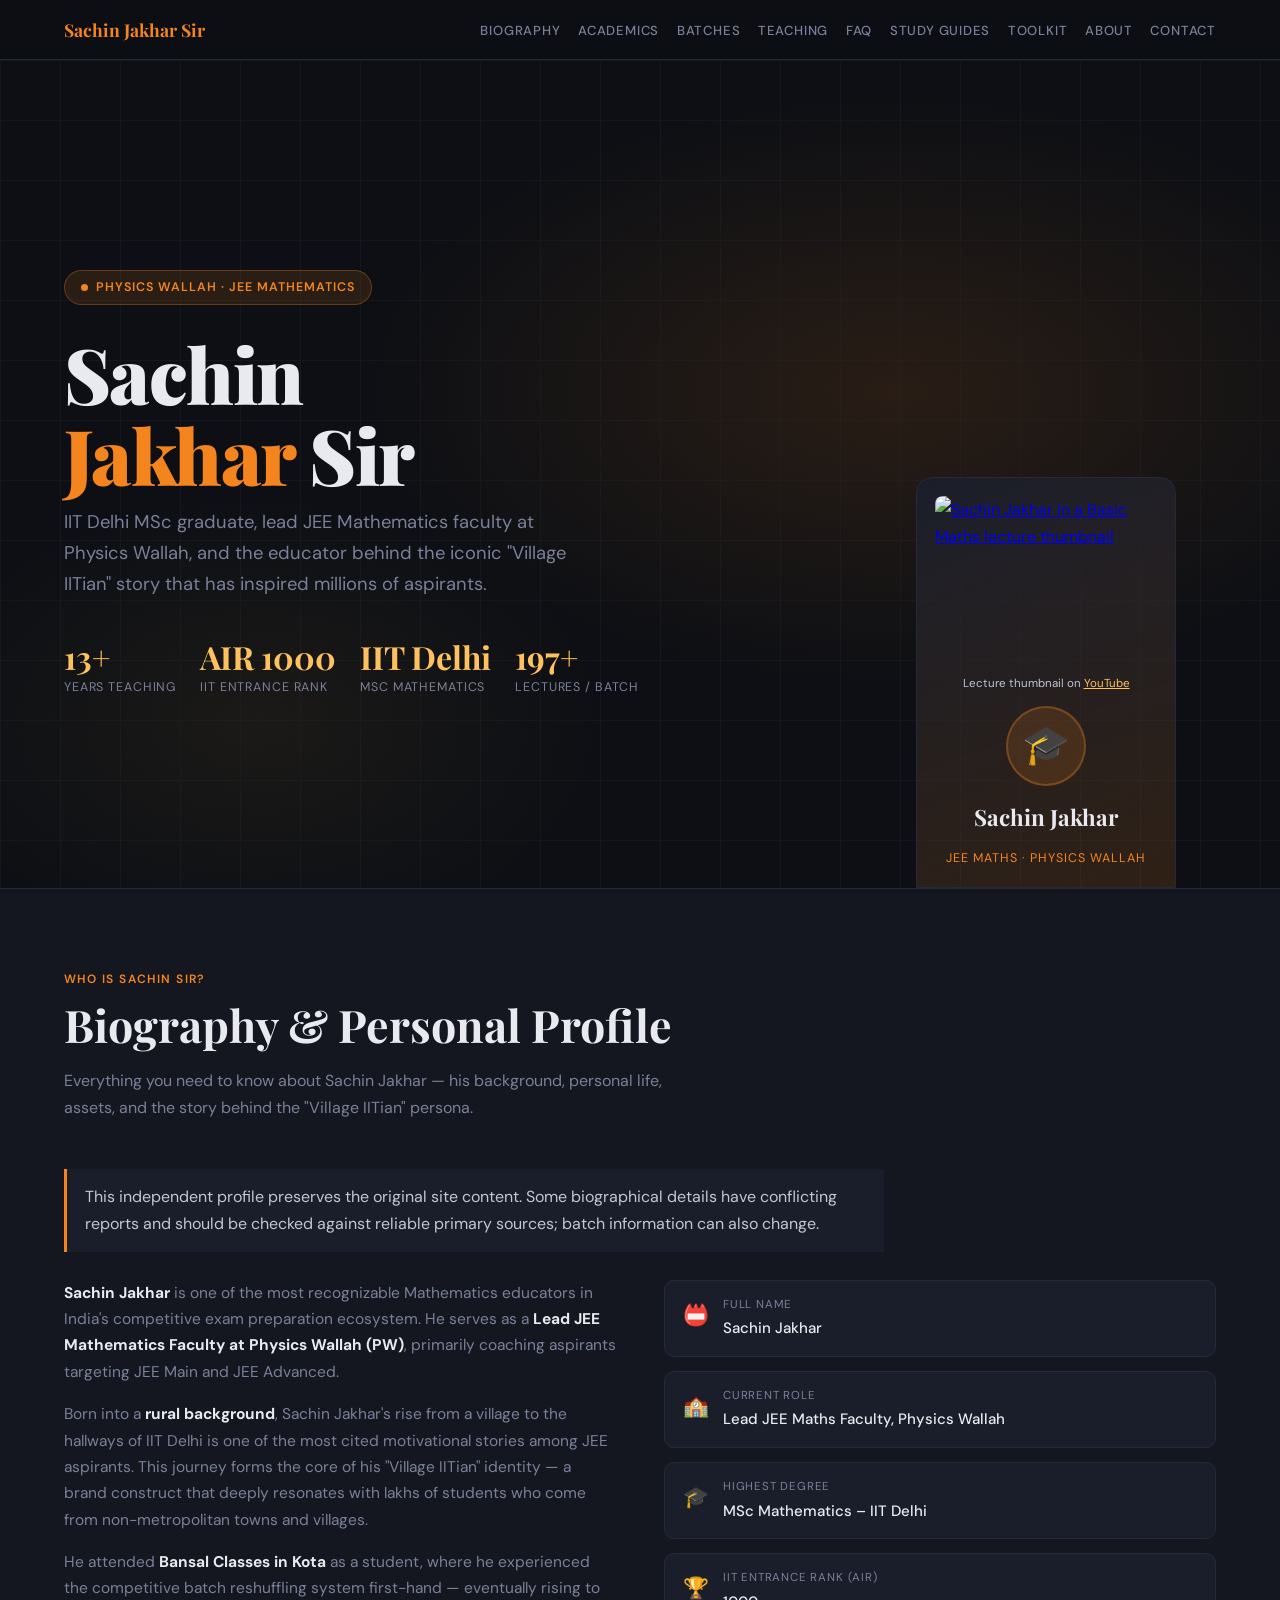
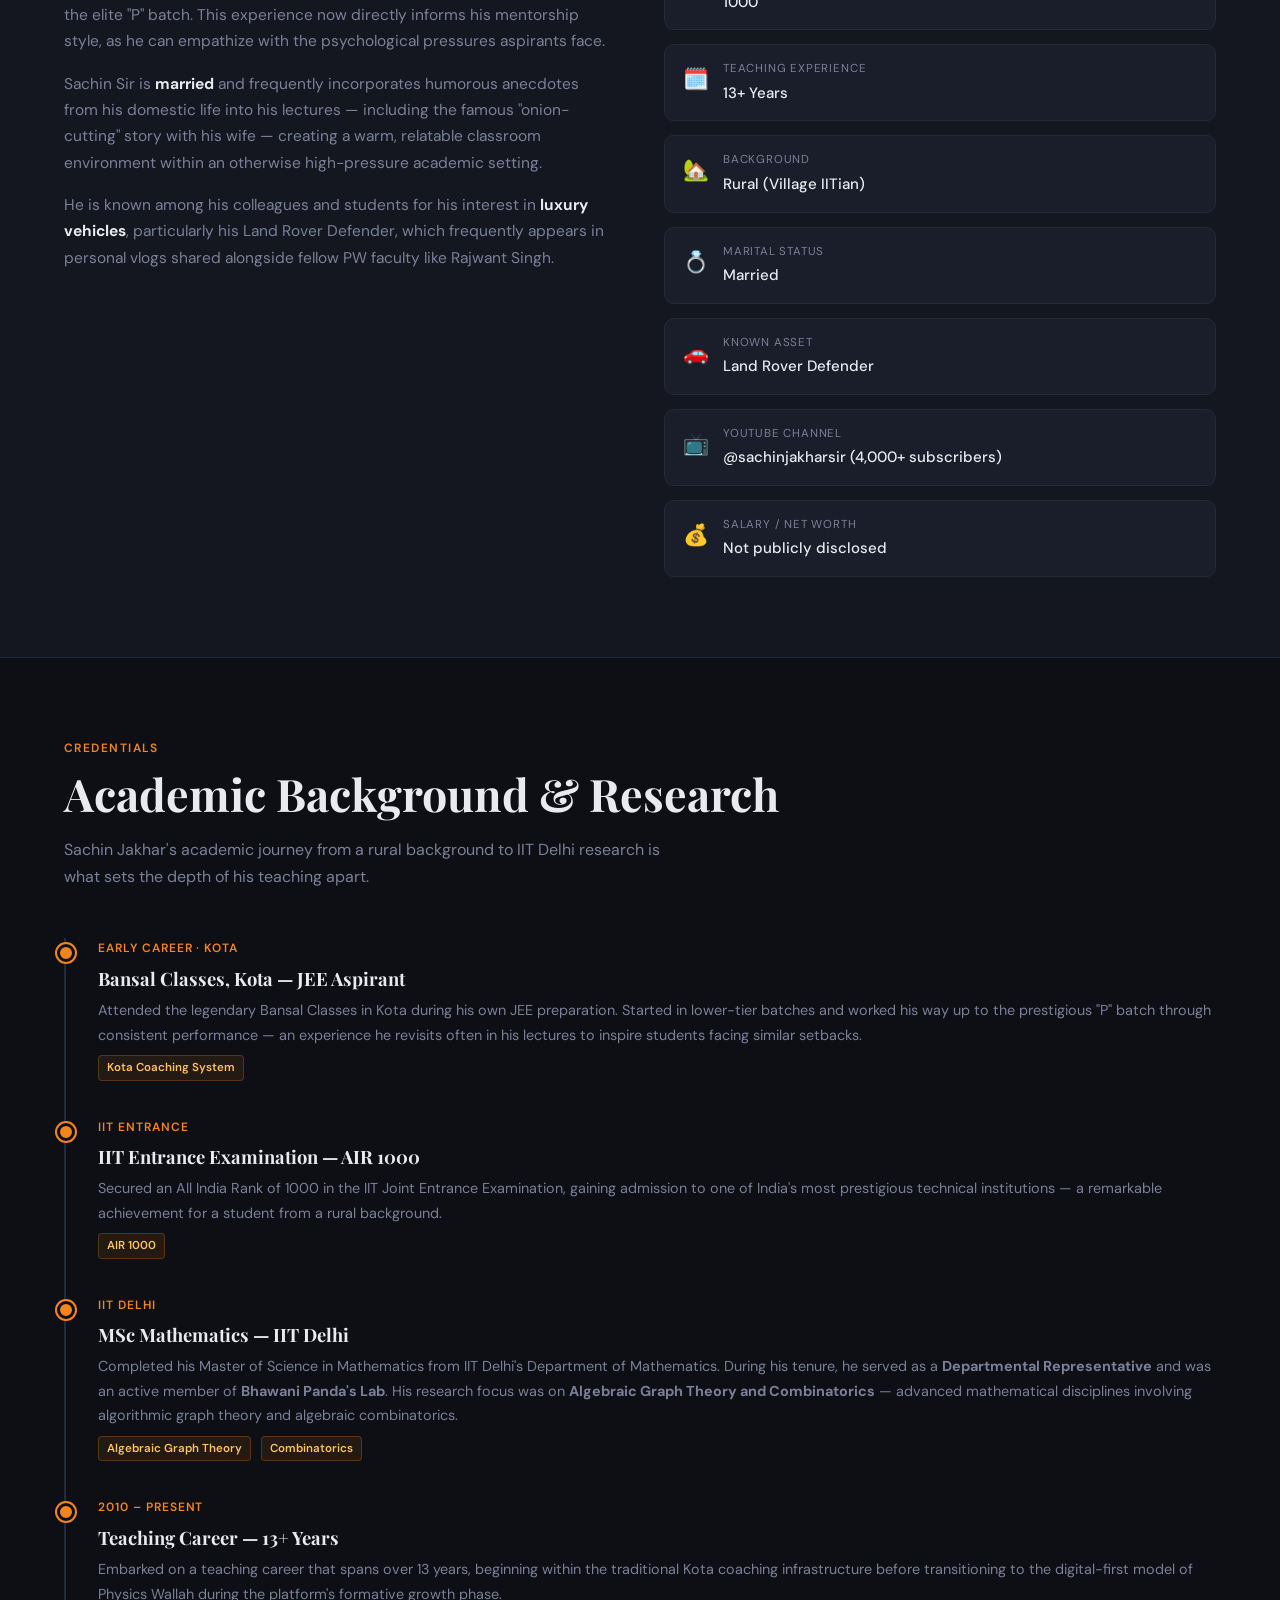
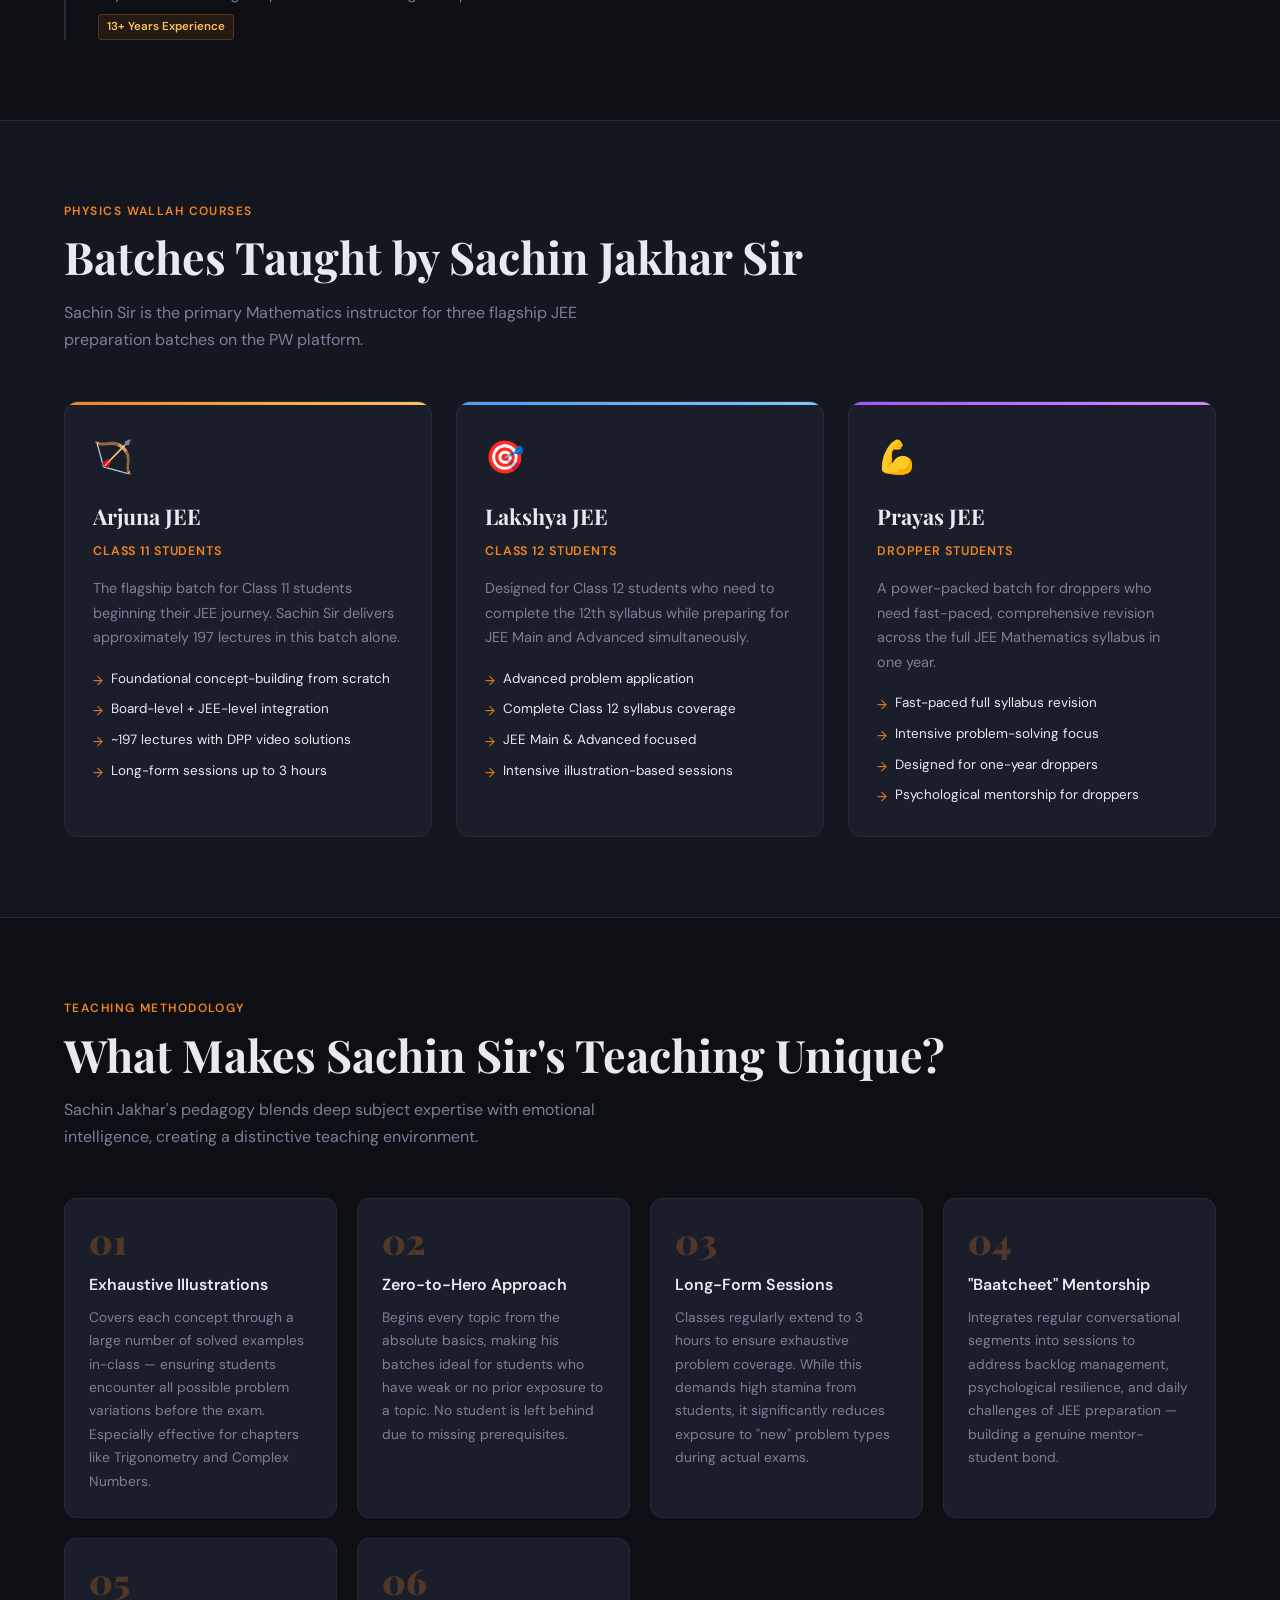
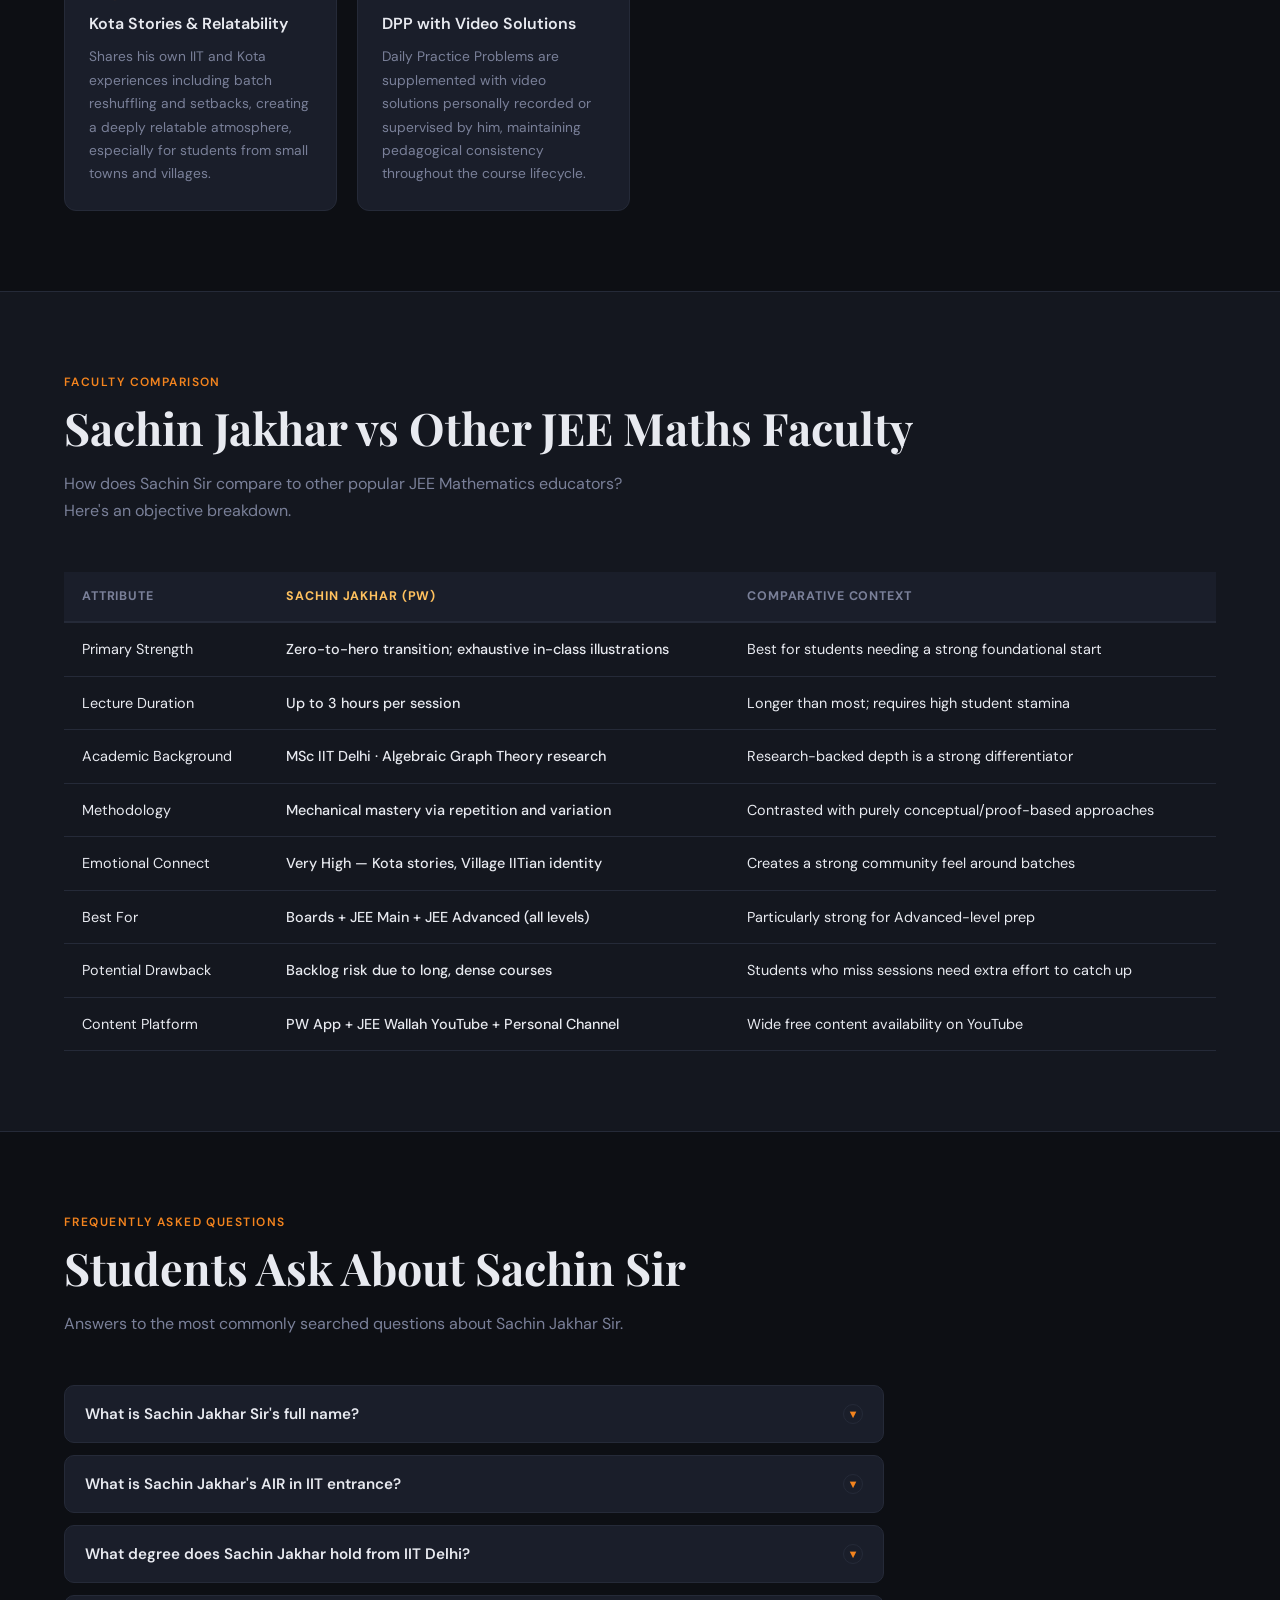
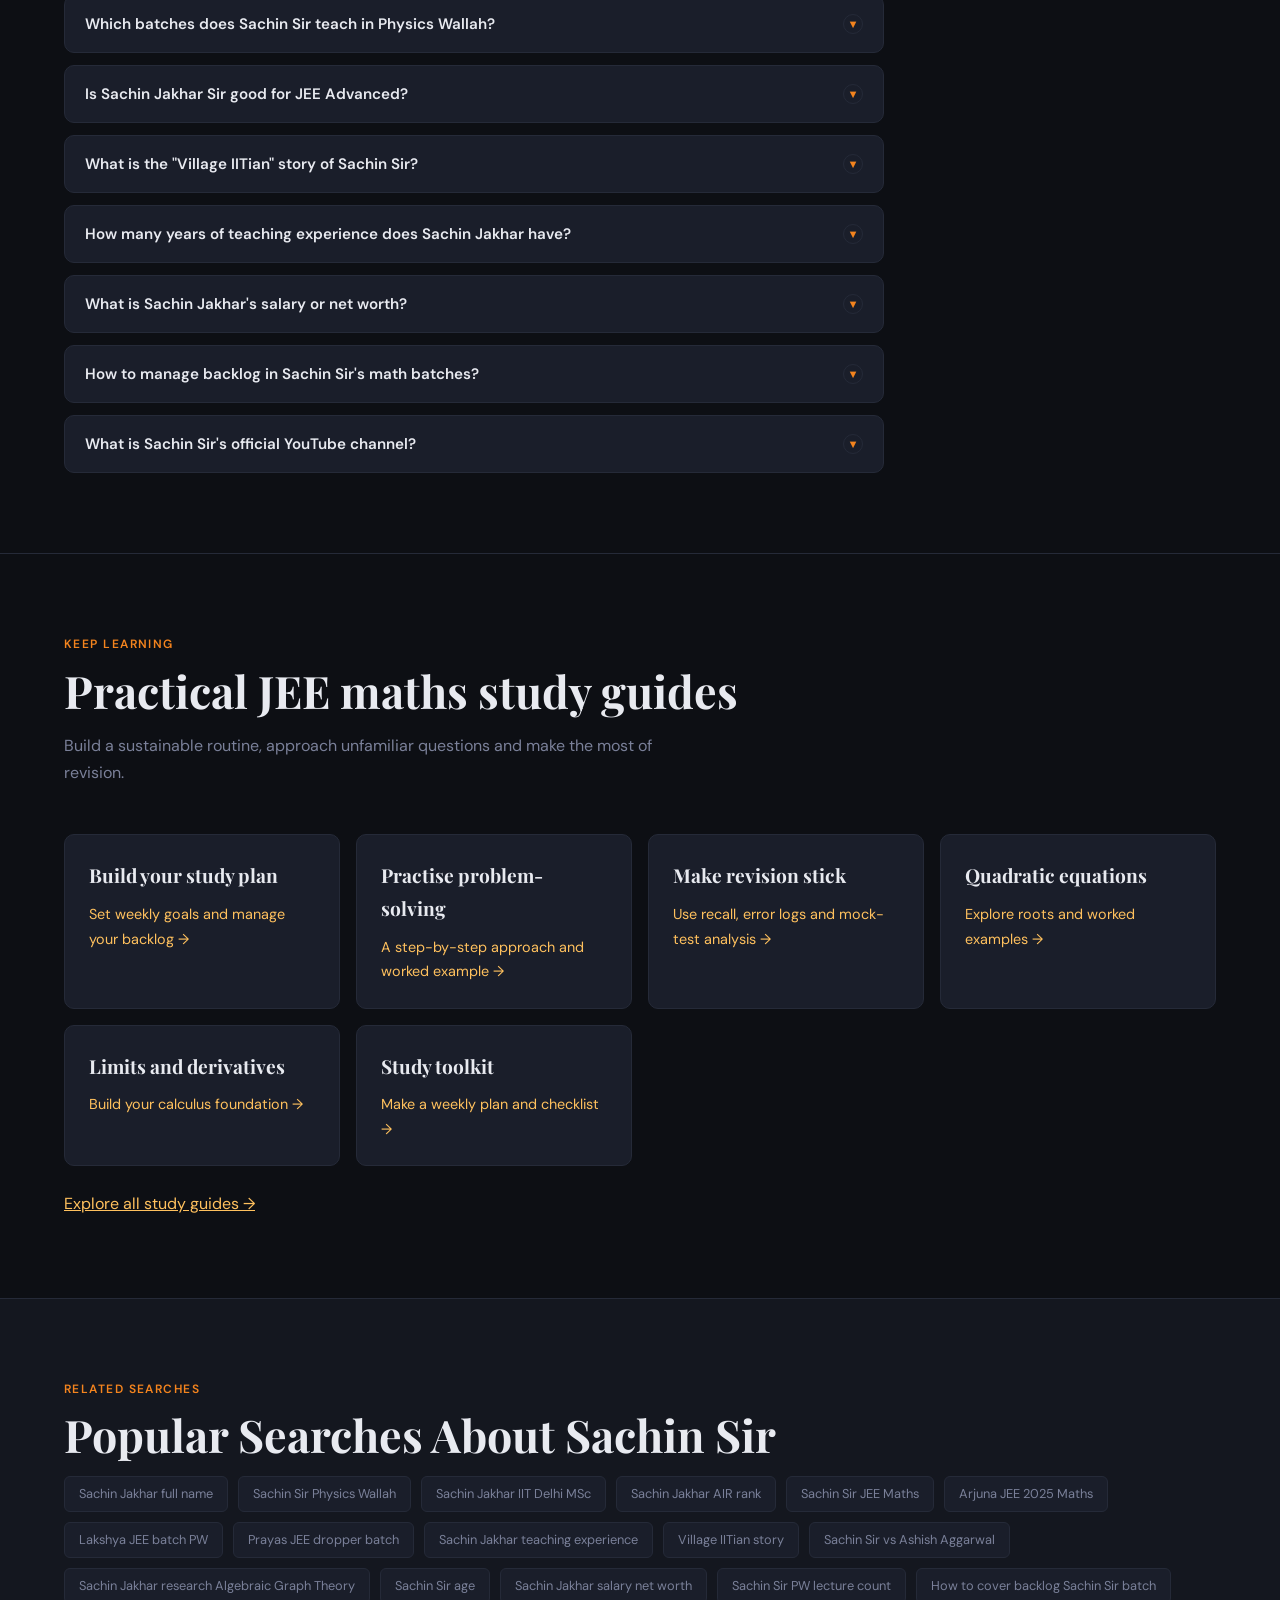
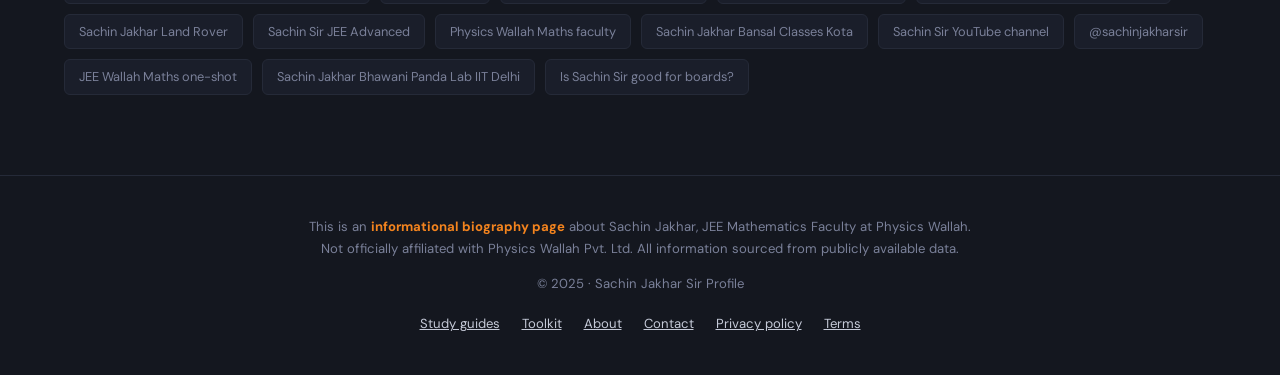
==== commit dbdf109a: "Expand educational site and prepare for AdSense Co-authored-by: arena-agent <297053741+arena-agent@u" ====
--- a/index.html
+++ b/index.html
@@ -9,14 +9,26 @@
   <meta name="description" content="Complete profile of Sachin Jakhar Sir, Lead JEE Mathematics Faculty at Physics Wallah (PW). Learn about his IIT Delhi MSc, AIR 1000, Arjuna/Lakshya/Prayas batches, teaching style, and 13+ years experience." />
   <meta name="keywords" content="Sachin Jakhar, Sachin Sir Physics Wallah, Sachin Jakhar PW, Sachin Sir JEE Maths, Sachin Jakhar IIT Delhi, PW Maths faculty, Arjuna JEE batch, Lakshya JEE, Prayas batch, Village IITian, Sachin Jakhar full name, Sachin Sir age, Sachin Jakhar teaching experience, Sachin Sir vs Ashish Aggarwal, JEE Mathematics PW" />
   <meta name="robots" content="index, follow" />
-  <link rel="canonical" href="https://yourwebsite.com/sachin-jakhar-physics-wallah" />
+  <link rel="canonical" href="https://sachinsir.netlify.app/" />
 
   <!-- Open Graph -->
   <meta property="og:title" content="Sachin Jakhar Sir – Physics Wallah JEE Maths Faculty Profile" />
   <meta property="og:description" content="Complete biography of Sachin Jakhar, IIT Delhi MSc graduate and Lead JEE Mathematics teacher at Physics Wallah. AIR 1000, 13+ years experience, Arjuna/Lakshya/Prayas batches." />
   <meta property="og:type" content="profile" />
-  <meta property="og:url" content="https://yourwebsite.com/sachin-jakhar-physics-wallah" />
-
+  <meta property="og:url" content="https://sachinsir.netlify.app/" />
+
+ 
+  <!-- WebSite Structured Data -->
+  <script type="application/ld+json">
+  {
+    "@context": "https://schema.org",
+    "@type": "WebSite",
+    "name": "Sachin Sir Study Notes",
+    "url": "https://sachinsir.netlify.app/"
+  }
+  </script>
+ 
+  
   <!-- Structured Data: Person Schema -->
   <script type="application/ld+json">
   {
@@ -43,7 +55,7 @@
     "sameAs": ["https://www.youtube.com/@sachinjakharsir"]
   }
   </script>
-
+ 
   <!-- FAQ Structured Data -->
   <script type="application/ld+json">
   {
@@ -89,6 +101,10 @@
   }
   </script>
 
+  <link rel="icon" href="/assets/favicon.svg" type="image/svg+xml" />
+  <link rel="icon" href="/assets/favicon.png" type="image/png" sizes="96x96" />
+  <link rel="apple-touch-icon" href="/assets/favicon.png" />
+  <script async src="https://pagead2.googlesyndication.com/pagead/js/adsbygoogle.js?client=ca-pub-3441072313950391" crossorigin="anonymous"></script>
   <link rel="preconnect" href="https://fonts.googleapis.com" />
   <link href="https://fonts.googleapis.com/css2?family=Playfair+Display:wght@400;700;900&family=DM+Sans:wght@300;400;500;600&display=swap" rel="stylesheet" />
 
@@ -128,7 +144,7 @@
       border-bottom: 1px solid var(--border);
       padding: 0 5%;
       display: flex; align-items: center; justify-content: space-between;
-      height: 60px;
+      min-height: 60px; height: auto; padding-top: 12px; padding-bottom: 12px; gap: 12px; flex-wrap: wrap;
     }
     .nav-brand {
       font-family: var(--serif);
@@ -137,7 +153,7 @@
       text-decoration: none;
       font-weight: 700;
     }
-    .nav-links { display: flex; gap: 1.6rem; list-style: none; }
+    .nav-links { display: flex; flex-wrap: wrap; gap: .6rem 1.1rem; list-style: none; }
     .nav-links a {
       color: var(--muted); font-size: 0.82rem; text-decoration: none;
       letter-spacing: 0.06em; text-transform: uppercase; font-weight: 500;
@@ -585,20 +601,44 @@
     footer strong { color: var(--accent); }
 
     /* ── SCROLL REVEAL ── */
-    .reveal { opacity: 0; transform: translateY(24px); transition: opacity .55s ease, transform .55s ease; }
+    .reveal { opacity: 1; transform: none; }
     .reveal.visible { opacity: 1; transform: none; }
 
     /* ── RESPONSIVE ── */
     @media (max-width: 768px) {
-      .hero-avatar { display: none; }
+      .hero { min-height: 0; flex-direction: column; align-items: flex-start; gap: 30px; }
+      .hero-avatar { display: flex; position: relative; right: auto; bottom: auto; width: 100%; height: auto; justify-content: flex-start; }
+      .avatar-placeholder { width: min(100%, 360px); height: auto; border-radius: 16px; padding: 16px; }
       .bio-grid { grid-template-columns: 1fr; }
       .compare-table { font-size: 0.8rem; }
       .compare-table th, .compare-table td { padding: 10px 12px; }
-      nav .nav-links { display: none; }
-    }
+      nav { position: relative; height: auto; min-height: 60px; flex-wrap: wrap; padding-top: 12px; padding-bottom: 12px; gap: 10px; }
+      nav .nav-links { display: flex; flex-wrap: wrap; gap: 10px 15px; }
+    }
+    .skip-link { position: absolute; top: 8px; left: 8px; z-index: 200; padding: 10px; background: #fff; color: #111; transform: translateY(-160%); }
+    .skip-link:focus { transform: none; }
+    a:focus-visible, button:focus-visible { outline: 3px solid var(--accent2); outline-offset: 3px; }
+    .avatar-placeholder { padding: 18px; height: auto; min-height: 330px; }
+    .hero-photo { width: 100%; height: auto; display: block; border-radius: 8px; }
+    .hero-photo-credit { font-size: .72rem; text-align: center; color: #bfc5d4; }
+    .hero-photo-credit a { color: var(--accent2); }
+    .profile-note { color: #c1c7d5; border-left: 3px solid var(--accent); background: var(--card); padding: 14px 18px; margin: 0 0 28px; max-width: 820px; }
+    .guide-links { display: grid; grid-template-columns: repeat(auto-fit, minmax(min(100%, 220px), 1fr)); gap: 16px; }
+    .guide-links a { display: flex; flex-direction: column; gap: 10px; padding: 24px; border: 1px solid var(--border); border-radius: 10px; background: var(--card); color: var(--text); text-decoration: none; }
+    .guide-links a:hover { border-color: var(--accent); }
+    .guide-links strong { font-family: var(--serif); font-size: 1.2rem; }
+    .guide-links span { color: var(--accent2); font-size: .9rem; }
+    .guide-cta { display: inline-block; margin-top: 24px; color: var(--accent2); }
+    .footer-links { display: flex; flex-wrap: wrap; justify-content: center; gap: 10px 22px; margin-top: 18px; }
+    .footer-links a { color: #c5cad8; }
+    @media (min-width: 769px) and (max-width: 1100px) { .hero-content { max-width: calc(100% - 340px); } }
+    @media (max-width: 768px) { .avatar-placeholder { min-height: 0; } }
+    @media (prefers-reduced-motion: reduce) { html { scroll-behavior: auto; } .hero-badge::before { animation: none; } }
   </style>
+  <noscript><style>.faq-a { max-height: none; }</style></noscript>
 </head>
 <body>
+<a class="skip-link" href="#main-content">Skip to content</a>
 
 <!-- NAV -->
 <nav>
@@ -609,10 +649,15 @@
     <li><a href="#batches">Batches</a></li>
     <li><a href="#pedagogy">Teaching</a></li>
     <li><a href="#faq">FAQ</a></li>
+    <li><a href="/study-guides.html">Study guides</a></li>
+    <li><a href="/study-toolkit.html">Toolkit</a></li>
+    <li><a href="/about.html">About</a></li>
+    <li><a href="/contact.html">Contact</a></li>
   </ul>
 </nav>
 
 <!-- HERO -->
+<main id="main-content">
 <header class="hero">
   <div class="hero-bg"></div>
   <div class="hero-grid"></div>
@@ -633,6 +678,8 @@
 
   <div class="hero-avatar">
     <div class="avatar-placeholder">
+      <a href="https://www.youtube.com/watch?v=UCdxT4d8k5c"><img class="hero-photo" src="https://i.ytimg.com/vi/UCdxT4d8k5c/hqdefault.jpg" width="480" height="360" alt="Sachin Jakhar in a Basic Maths lecture thumbnail" /></a>
+      <div class="hero-photo-credit">Lecture thumbnail on <a href="https://www.youtube.com/watch?v=UCdxT4d8k5c">YouTube</a></div>
       <div class="avatar-icon">🎓</div>
       <div class="avatar-name">Sachin Jakhar</div>
       <div class="avatar-role">JEE Maths · Physics Wallah</div>
@@ -650,6 +697,7 @@
     <p class="section-desc">Everything you need to know about Sachin Jakhar — his background, personal life, assets, and the story behind the "Village IITian" persona.</p>
   </div>
 
+  <p class="profile-note">This independent profile preserves the original site content. Some biographical details have conflicting reports and should be checked against reliable primary sources; batch information can also change.</p>
   <div class="bio-grid">
     <div class="bio-text reveal">
       <p>
@@ -871,48 +919,65 @@
 
   <div class="faq-list reveal">
     <div class="faq-item">
-      <button class="faq-q" onclick="toggleFaq(this)">What is Sachin Jakhar Sir's full name? <span class="faq-chevron">▼</span></button>
+      <button class="faq-q" aria-expanded="false" onclick="toggleFaq(this)">What is Sachin Jakhar Sir's full name? <span class="faq-chevron">▼</span></button>
       <div class="faq-a"><div class="faq-a-inner">His full name is <strong>Sachin Jakhar</strong>. On the Physics Wallah platform he is universally addressed as "Sachin Sir." Note: There is also a "Sachin Bhagwan Adekar" at PW's Banking Wallah division — a completely different person who teaches Logical Reasoning for banking exams.</div></div>
     </div>
     <div class="faq-item">
-      <button class="faq-q" onclick="toggleFaq(this)">What is Sachin Jakhar's AIR in IIT entrance? <span class="faq-chevron">▼</span></button>
+      <button class="faq-q" aria-expanded="false" onclick="toggleFaq(this)">What is Sachin Jakhar's AIR in IIT entrance? <span class="faq-chevron">▼</span></button>
       <div class="faq-a"><div class="faq-a-inner">Sachin Jakhar secured an <strong>All India Rank (AIR) of 1000</strong> in the IIT entrance examination, which earned him admission into the IIT system where he later completed his MSc from IIT Delhi.</div></div>
     </div>
     <div class="faq-item">
-      <button class="faq-q" onclick="toggleFaq(this)">What degree does Sachin Jakhar hold from IIT Delhi? <span class="faq-chevron">▼</span></button>
+      <button class="faq-q" aria-expanded="false" onclick="toggleFaq(this)">What degree does Sachin Jakhar hold from IIT Delhi? <span class="faq-chevron">▼</span></button>
       <div class="faq-a"><div class="faq-a-inner">Sachin Jakhar holds an <strong>MSc (Master of Science) in Mathematics from IIT Delhi</strong>. During his time there, he was a Departmental Representative and conducted research in <strong>Algebraic Graph Theory and Combinatorics</strong> under Bhawani Panda's Lab.</div></div>
     </div>
     <div class="faq-item">
-      <button class="faq-q" onclick="toggleFaq(this)">Which batches does Sachin Sir teach in Physics Wallah? <span class="faq-chevron">▼</span></button>
+      <button class="faq-q" aria-expanded="false" onclick="toggleFaq(this)">Which batches does Sachin Sir teach in Physics Wallah? <span class="faq-chevron">▼</span></button>
       <div class="faq-a"><div class="faq-a-inner">Sachin Jakhar is the primary Mathematics instructor for three flagship PW batches: <strong>Arjuna JEE</strong> (Class 11), <strong>Lakshya JEE</strong> (Class 12), and <strong>Prayas JEE</strong> (Dropper students). The Arjuna batch alone contains approximately 197 lectures.</div></div>
     </div>
     <div class="faq-item">
-      <button class="faq-q" onclick="toggleFaq(this)">Is Sachin Jakhar Sir good for JEE Advanced? <span class="faq-chevron">▼</span></button>
+      <button class="faq-q" aria-expanded="false" onclick="toggleFaq(this)">Is Sachin Jakhar Sir good for JEE Advanced? <span class="faq-chevron">▼</span></button>
       <div class="faq-a"><div class="faq-a-inner">Yes. His IIT Delhi research background in advanced mathematics, combined with his exhaustive illustration-based teaching, makes him highly suitable for JEE Advanced level Mathematics. He is particularly renowned for making difficult chapters like <strong>Trigonometry, Complex Numbers, and Calculus</strong> accessible.</div></div>
     </div>
     <div class="faq-item">
-      <button class="faq-q" onclick="toggleFaq(this)">What is the "Village IITian" story of Sachin Sir? <span class="faq-chevron">▼</span></button>
+      <button class="faq-q" aria-expanded="false" onclick="toggleFaq(this)">What is the "Village IITian" story of Sachin Sir? <span class="faq-chevron">▼</span></button>
       <div class="faq-a"><div class="faq-a-inner">Sachin Jakhar grew up in a rural background in India. Despite limited resources compared to students from metros, he cracked the IIT entrance examination with AIR 1000 and went on to complete his MSc from IIT Delhi. His journey from village life to IIT is branded as the "Village IITian" identity — a deeply relatable story for millions of JEE aspirants from small towns and villages.</div></div>
     </div>
     <div class="faq-item">
-      <button class="faq-q" onclick="toggleFaq(this)">How many years of teaching experience does Sachin Jakhar have? <span class="faq-chevron">▼</span></button>
+      <button class="faq-q" aria-expanded="false" onclick="toggleFaq(this)">How many years of teaching experience does Sachin Jakhar have? <span class="faq-chevron">▼</span></button>
       <div class="faq-a"><div class="faq-a-inner">Sachin Jakhar has over <strong>13 years of experience</strong> in JEE Mathematics coaching. He began his teaching career in the Kota coaching infrastructure and later transitioned to Physics Wallah during its formative growth phase.</div></div>
     </div>
     <div class="faq-item">
-      <button class="faq-q" onclick="toggleFaq(this)">What is Sachin Jakhar's salary or net worth? <span class="faq-chevron">▼</span></button>
+      <button class="faq-q" aria-expanded="false" onclick="toggleFaq(this)">What is Sachin Jakhar's salary or net worth? <span class="faq-chevron">▼</span></button>
       <div class="faq-a"><div class="faq-a-inner">Sachin Jakhar's salary and net worth are <strong>not publicly available</strong>. While there is significant student and public interest in this figure, no official or verified numbers have been disclosed. He is known to own a Land Rover Defender, suggesting a comfortable lifestyle, but specific income figures remain private.</div></div>
     </div>
     <div class="faq-item">
-      <button class="faq-q" onclick="toggleFaq(this)">How to manage backlog in Sachin Sir's math batches? <span class="faq-chevron">▼</span></button>
+      <button class="faq-q" aria-expanded="false" onclick="toggleFaq(this)">How to manage backlog in Sachin Sir's math batches? <span class="faq-chevron">▼</span></button>
       <div class="faq-a"><div class="faq-a-inner">Due to the high volume of content (up to 197 lectures per batch), backlog management is a common concern. Recommended approach: watch recordings at 1.25–1.5x speed for chapters you're stronger in, prioritize DPP completion even if you're behind on lectures, and focus on current live sessions to avoid compounding the backlog further.</div></div>
     </div>
     <div class="faq-item">
-      <button class="faq-q" onclick="toggleFaq(this)">What is Sachin Sir's official YouTube channel? <span class="faq-chevron">▼</span></button>
+      <button class="faq-q" aria-expanded="false" onclick="toggleFaq(this)">What is Sachin Sir's official YouTube channel? <span class="faq-chevron">▼</span></button>
       <div class="faq-a"><div class="faq-a-inner">Sachin Jakhar manages his personal professional channel at <strong>@sachinjakharsir</strong> on YouTube with 4,000+ subscribers. He also regularly contributes to the official <strong>JEE Wallah</strong> channel by Physics Wallah, where he delivers "one-shot" revision videos and roadmap sessions.</div></div>
     </div>
   </div>
 </section>
 
+<hr class="divider" />
+
+<!-- STUDY GUIDES -->
+<section id="study-guides">
+  <div class="section-label">Keep learning</div>
+  <h2 class="section-title">Practical JEE maths study guides</h2>
+  <p class="section-desc">Build a sustainable routine, approach unfamiliar questions and make the most of revision.</p>
+  <div class="guide-links">
+    <a href="/jee-maths-study-plan.html"><strong>Build your study plan</strong><span>Set weekly goals and manage your backlog →</span></a>
+    <a href="/jee-maths-problem-solving.html"><strong>Practise problem-solving</strong><span>A step-by-step approach and worked example →</span></a>
+    <a href="/jee-maths-revision.html"><strong>Make revision stick</strong><span>Use recall, error logs and mock-test analysis →</span></a>
+    <a href="/quadratic-equations-guide.html"><strong>Quadratic equations</strong><span>Explore roots and worked examples →</span></a>
+    <a href="/limits-and-derivatives-guide.html"><strong>Limits and derivatives</strong><span>Build your calculus foundation →</span></a>
+    <a href="/study-toolkit.html"><strong>Study toolkit</strong><span>Make a weekly plan and checklist →</span></a>
+  </div>
+  <a class="guide-cta" href="/study-guides.html">Explore all study guides →</a>
+</section>
 <hr class="divider" />
 
 <!-- SEARCH TAGS (SEO) -->
@@ -950,11 +1015,14 @@
   </div>
 </section>
 
+</main>
+
 <!-- FOOTER -->
 <footer>
   <p>This is an <strong>informational biography page</strong> about Sachin Jakhar, JEE Mathematics Faculty at Physics Wallah.<br />
   Not officially affiliated with Physics Wallah Pvt. Ltd. All information sourced from publicly available data.</p>
   <p style="margin-top:12px;">© 2025 · Sachin Jakhar Sir Profile</p>
+  <div class="footer-links"><a href="/study-guides.html">Study guides</a><a href="/study-toolkit.html">Toolkit</a><a href="/about.html">About</a><a href="/contact.html">Contact</a><a href="/privacy-policy.html">Privacy policy</a><a href="/terms.html">Terms</a></div>
 </footer>
 
 <script>
@@ -962,16 +1030,18 @@
   function toggleFaq(btn) {
     const item = btn.closest('.faq-item');
     const isOpen = item.classList.contains('open');
-    document.querySelectorAll('.faq-item.open').forEach(i => i.classList.remove('open'));
-    if (!isOpen) item.classList.add('open');
+    document.querySelectorAll('.faq-item.open').forEach(i => { i.classList.remove('open'); i.querySelector('.faq-q').setAttribute('aria-expanded', 'false'); });
+    if (!isOpen) { item.classList.add('open'); btn.setAttribute('aria-expanded', 'true'); }
   }
 
   // Scroll Reveal
   const revealEls = document.querySelectorAll('.reveal');
+  if ('IntersectionObserver' in window) {
   const observer = new IntersectionObserver((entries) => {
     entries.forEach(e => { if (e.isIntersecting) { e.target.classList.add('visible'); } });
   }, { threshold: 0.12 });
   revealEls.forEach(el => observer.observe(el));
+  }
 </script>
 </body>
-</html>+</html>
